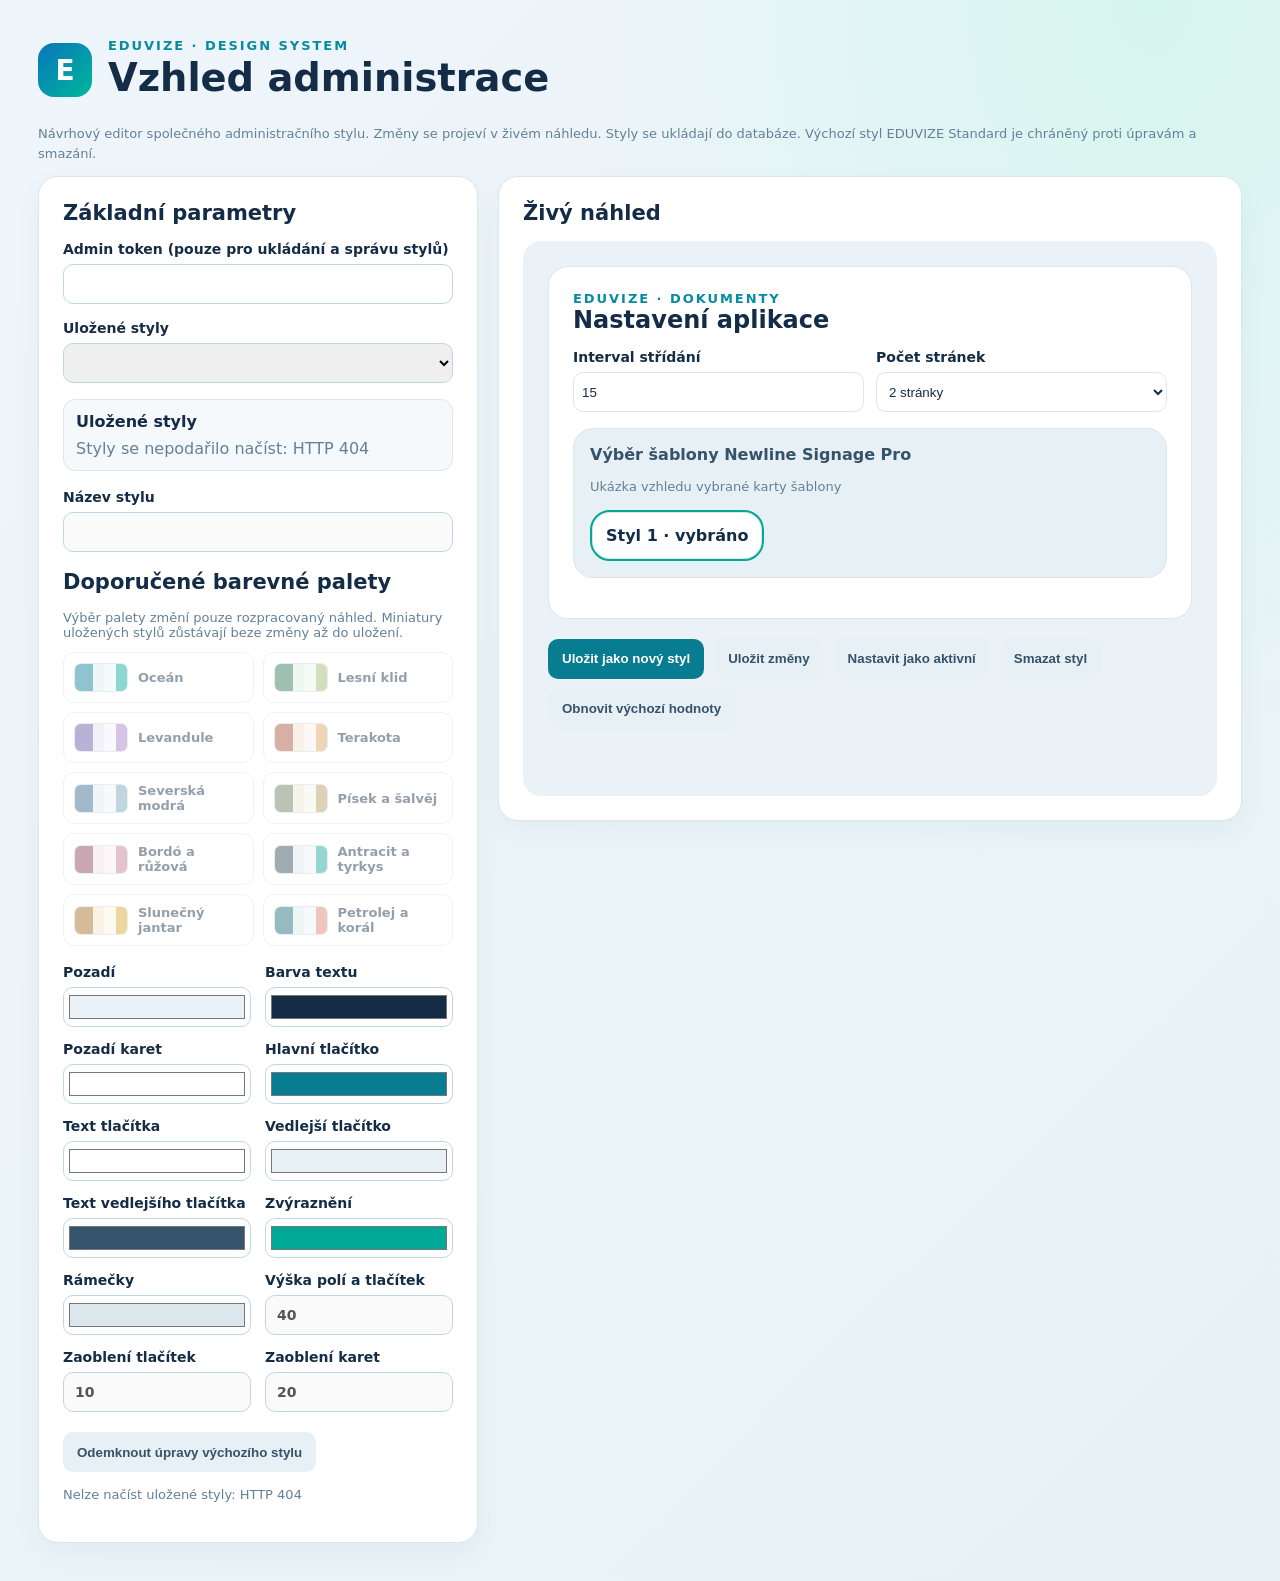
==== design-system/index.html @ 15623215 "Show immediate save progress, missing-token guidance and inline save errors" ====
<!doctype html>
<html lang="cs"><head><meta charset="utf-8"><meta name="viewport" content="width=device-width,initial-scale=1"><title>Eduvize | Design System – Administrace</title>
<link rel="stylesheet" href="/design-system/admin-tokens.css"><link rel="stylesheet" href="/design-system/admin-components.css">
<style>
*{box-sizing:border-box}body{margin:0;background:radial-gradient(ellipse at 90% 0%,#d7f6ef 0%,transparent 34%),linear-gradient(135deg,#eef5fb,#e7f2f6);color:#142c46;font-family:system-ui,-apple-system,"Segoe UI",Arial,sans-serif}.shell{width:min(1440px,100%);margin:auto;padding:clamp(18px,3vw,38px)}header{display:flex;gap:16px;align-items:center;margin-bottom:22px}.mark{width:54px;height:54px;display:grid;place-items:center;border-radius:16px;background:linear-gradient(135deg,#0876bb,#00b79b);color:#fff;font-size:28px;font-weight:800}.eyebrow{color:#078b9e;letter-spacing:.15em;font-size:13px;font-weight:800}h1{margin:2px 0;font-size:clamp(26px,3vw,40px)}h2{margin:0 0 16px;font-size:21px}.cols{display:grid;grid-template-columns:minmax(300px,440px) minmax(300px,1fr);gap:20px;align-items:start}.panel{background:white;border:1px solid #dce6ed;border-radius:20px;padding:24px;box-shadow:0 10px 28px #16435b0b}.fields{display:grid;grid-template-columns:1fr 1fr;gap:14px}.field{display:flex;flex-direction:column;gap:7px;font-weight:650;font-size:14px}.field input[type=color]{height:40px;width:100%;border:1px solid #bed8e3;border-radius:10px;padding:3px;background:#fff}.field input[type=number]{height:40px;border:1px solid #bed8e3;border-radius:10px;padding:7px 11px;font:inherit}.actions{display:flex;flex-wrap:wrap;gap:10px;margin-top:20px}.btn{border:0;border-radius:10px;padding:10px 14px;min-height:40px;background:#087c91;color:white;font-weight:700;cursor:pointer}.btn.secondary{background:#e7f0f4;color:#35536a}.note{font-size:13px;color:#638098;line-height:1.5}.preview{padding:25px;border-radius:18px;background:var(--p-bg);color:var(--p-text);min-height:430px}.sample-card{background:var(--p-surface);border:1px solid var(--p-border);border-radius:var(--p-card-radius);padding:24px}.sample-title{font-size:24px;font-weight:800;margin:0 0 15px}.sample-row{display:grid;grid-template-columns:1fr 1fr;gap:12px}.sample-label{display:flex;flex-direction:column;gap:7px;font-weight:650;font-size:14px}.sample-input{height:var(--p-height);border:1px solid var(--p-border);border-radius:var(--p-radius);background:#fff;padding:8px;color:var(--p-text)}.sample-actions{display:flex;flex-wrap:wrap;gap:10px;margin-top:18px}.sample-button{border:0;border-radius:var(--p-radius);min-height:var(--p-height);padding:8px 14px;font-weight:700;background:var(--p-primary);color:var(--p-primary-text)}.sample-button.secondary{background:var(--p-secondary);color:var(--p-secondary-text)}.segment{margin:16px 0;padding:16px;background:var(--p-secondary);color:var(--p-secondary-text);border:1px solid var(--p-border);border-radius:var(--p-card-radius)}.segment-card{display:inline-block;padding:14px;border:2px solid var(--p-accent);border-radius:var(--p-card-radius);background:var(--p-surface);color:var(--p-text);font-weight:700;box-shadow:inset 0 0 0 1px var(--p-border)}@media(max-width:850px){.cols{grid-template-columns:1fr}}@media(max-width:460px){.fields,.sample-row{grid-template-columns:1fr}}
.palette-grid{display:grid;grid-template-columns:repeat(2,minmax(0,1fr));gap:9px;margin:12px 0 18px}.palette-choice{display:flex;align-items:center;gap:10px;padding:10px;border:1px solid #dce6ed;border-radius:11px;background:#fff;color:#142c46;text-align:left;font:inherit;font-size:13px;font-weight:700;cursor:pointer}.palette-choice:hover,.palette-choice:focus-visible{border-color:#087c91;outline:2px solid #087c9133}.palette-swatch{display:block;flex:0 0 54px;height:29px;border:1px solid #cbd8e1;border-radius:7px}.theme-swatch{display:grid;place-items:center;flex:0 0 44px;height:26px;border:1px solid #bccdd8;border-radius:6px;font-size:17px;font-weight:900;text-shadow:0 1px 2px #ffffff99}.save-feedback{font-size:13px;font-weight:750;margin-top:9px;min-height:20px;color:#176e50}.save-feedback.error{color:#a52727}.save-feedback.pending{color:#35536a}.palette-choice:disabled{opacity:.45;cursor:not-allowed}.palette-hint{margin:4px 0 10px;font-size:13px;color:#638098}@media(max-width:460px){.palette-grid{grid-template-columns:1fr}}</style></head><body><main class="shell"><header><div class="mark">E</div><div><div class="eyebrow">EDUVIZE · DESIGN SYSTEM</div><h1>Vzhled administrace</h1></div></header><p class="note">Návrhový editor společného administračního stylu. Změny se projeví v živém náhledu. Styly se ukládají do databáze. Výchozí styl EDUVIZE Standard je chráněný proti úpravám a smazání.</p><div class="cols"><section class="panel"><h2>Základní parametry</h2><div class="field" style="margin-bottom:16px"><label for="admin-token">Admin token (pouze pro ukládání a správu stylů)</label><input id="admin-token" type="password" autocomplete="off" style="height:40px;border:1px solid #bed8e3;border-radius:10px;padding:8px"></div><div class="field" style="margin-bottom:16px"><label for="theme-select">Uložené styly</label><select id="theme-select" style="height:40px;border:1px solid #bed8e3;border-radius:10px;padding:8px"></select></div><div id="theme-list" style="margin:0 0 18px;padding:12px;background:#f5f9fc;border:1px solid #dce6ed;border-radius:12px"><strong>Uložené styly</strong><div id="theme-list-items" style="margin-top:8px;color:#638098">Načítání…</div></div><div class="field" style="margin-bottom:16px"><label for="theme-name">Název stylu</label><input id="theme-name" type="text" maxlength="80" style="height:40px;border:1px solid #bed8e3;border-radius:10px;padding:8px"></div><h2 style="margin-top:18px">Doporučené barevné palety</h2><p class="palette-hint">Výběr palety změní pouze rozpracovaný náhled. Miniatury uložených stylů zůstávají beze změny až do uložení.</p><div id="palette-grid" class="palette-grid"></div><div class="fields" id="fields"></div><div class="actions"><button class="btn secondary" id="unlock" type="button">Odemknout úpravy výchozího stylu</button></div><p class="note" id="state" role="status">Uložené styly se načítají automaticky. Pro ukládání změn je potřeba administrační token.</p></section><section class="panel"><h2>Živý náhled</h2><div class="preview" id="preview"><div class="sample-card"><div class="eyebrow">EDUVIZE · DOKUMENTY</div><p class="sample-title">Nastavení aplikace</p><div class="sample-row"><label class="sample-label">Interval střídání<input class="sample-input" value="15" readonly></label><label class="sample-label">Počet stránek<select class="sample-input"><option>2 stránky</option></select></label></div><div class="segment"><strong>Výběr šablony Newline Signage Pro</strong><p class="note">Ukázka vzhledu vybrané karty šablony</p><span class="segment-card">Styl 1 · vybráno</span></div></div><div class="actions" id="theme-actions"><button class="btn" id="create">Uložit jako nový styl</button><button class="btn secondary" id="save">Uložit změny</button><button class="btn secondary" id="activate">Nastavit jako aktivní</button><button class="btn secondary" id="remove">Smazat styl</button><button class="btn secondary" id="reset">Obnovit výchozí hodnoty</button></div><p class="save-feedback" id="save-feedback" role="status" aria-live="polite"></p><p class="note" id="preview-selection"></p></section></div></main><script>
const defs=[['colors.background','Pozadí','color'],['colors.text','Barva textu','color'],['colors.surface','Pozadí karet','color'],['colors.primary','Hlavní tlačítko','color'],['colors.primaryText','Text tlačítka','color'],['colors.secondary','Vedlejší tlačítko','color'],['colors.secondaryText','Text vedlejšího tlačítka','color'],['colors.accent','Zvýraznění','color'],['colors.border','Rámečky','color'],['controls.heightPx','Výška polí a tlačítek','number'],['controls.radiusPx','Zaoblení tlačítek','number'],['cards.radiusPx','Zaoblení karet','number']];
const palettePresets=[
{name:'Oceán',background:'#EAF4F8',text:'#15354A',surface:'#FFFFFF',primary:'#087C91',primaryText:'#FFFFFF',secondary:'#D9EDF2',secondaryText:'#18465B',accent:'#00A995',border:'#BBD6E0'},
{name:'Lesní klid',background:'#EDF4EE',text:'#213D32',surface:'#FFFFFF',primary:'#287453',primaryText:'#FFFFFF',secondary:'#DCEBDD',secondaryText:'#254D39',accent:'#9CBA69',border:'#C7DACB'},
{name:'Levandule',background:'#F3F0FA',text:'#342E52',surface:'#FFFFFF',primary:'#6853A6',primaryText:'#FFFFFF',secondary:'#E6DFF5',secondaryText:'#4B3B78',accent:'#A77BC6',border:'#D7CEE9'},
{name:'Terakota',background:'#FBF1EB',text:'#4B332B',surface:'#FFFFFF',primary:'#A95038',primaryText:'#FFFFFF',secondary:'#F4DED1',secondaryText:'#713D2D',accent:'#D8A45E',border:'#E8D2C4'},
{name:'Severská modrá',background:'#EFF4F9',text:'#233C56',surface:'#FFFFFF',primary:'#35658C',primaryText:'#FFFFFF',secondary:'#DFEAF2',secondaryText:'#2E506C',accent:'#73A6B8',border:'#CAD9E5'},
{name:'Písek a šalvěj',background:'#F6F4EA',text:'#3C4536',surface:'#FFFFFF',primary:'#657E5B',primaryText:'#FFFFFF',secondary:'#E7E8D5',secondaryText:'#495B41',accent:'#B49A60',border:'#DBDDCA'},
{name:'Bordó a růžová',background:'#FAF0F3',text:'#502E3B',surface:'#FFFFFF',primary:'#8D3E5A',primaryText:'#FFFFFF',secondary:'#F3DEE6',secondaryText:'#673247',accent:'#C77C92',border:'#E8CCD6'},
{name:'Antracit a tyrkys',background:'#EDF2F3',text:'#263940',surface:'#FFFFFF',primary:'#2C4A55',primaryText:'#FFFFFF',secondary:'#DCE9E9',secondaryText:'#2D5055',accent:'#17A6A0',border:'#C4D7DA'},
{name:'Slunečný jantar',background:'#FBF6E8',text:'#4C3C25',surface:'#FFFFFF',primary:'#A66A22',primaryText:'#FFFFFF',secondary:'#F4E6C4',secondaryText:'#6C4B22',accent:'#D9A72C',border:'#E8D9B8'},
{name:'Petrolej a korál',background:'#ECF5F4',text:'#193E45',surface:'#FFFFFF',primary:'#146D76',primaryText:'#FFFFFF',secondary:'#D9EBE9',secondaryText:'#21565A',accent:'#DF816F',border:'#BFD9D8'}
];
function swatchGradient(colors){return 'linear-gradient(90deg,'+colors.primary+' 0 34%,'+colors.secondary+' 34% 56%,'+colors.background+' 56% 78%,'+colors.accent+' 78% 100%)'}
function updateThemeSwatches(){for(const button of document.querySelectorAll('#theme-list-items button[data-theme-id]')){const t=themes.find(item=>item.id===button.dataset.themeId);if(t){const swatch=button.querySelector('.theme-swatch');if(swatch){swatch.style.background=swatchGradient(t.config.colors);swatch.style.color=t.config.colors.text;swatch.textContent='T'}}}}
function renderPalettes(){const grid=document.getElementById('palette-grid');grid.replaceChildren();for(const p of palettePresets){const button=document.createElement('button');button.type='button';button.className='palette-choice';const swatch=document.createElement('span');swatch.className='palette-swatch';swatch.style.background=swatchGradient(p);const label=document.createElement('span');label.textContent=p.name;button.append(swatch,label);button.onclick=()=>{for(const [key,value] of Object.entries(p))if(key!=='name')theme.colors[key]=value;fields();msg('Paleta „'+p.name+'“ byla použita v náhledu. Pro trvalé uložení použijte Uložit jako nový styl nebo Uložit změny.')};grid.append(button)}}
let standardUnlocked=false;let original,theme;const deep=o=>JSON.parse(JSON.stringify(o));const get=(o,path)=>path.split('.').reduce((v,k)=>v[k],o);const set=(o,path,val)=>{const p=path.split('.');o[p[0]][p[1]]=val};
function editable(){return selected!=='standard'||standardUnlocked}
function updateEditLock(){const locked=!editable();for(const el of document.querySelectorAll('#fields input,#palette-grid button,#theme-name'))el.disabled=locked;for(const id of ['save','create','reset'])document.getElementById(id).disabled=locked;const unlock=document.getElementById('unlock');unlock.style.display=selected==='standard'?'inline-block':'none';unlock.textContent=standardUnlocked?'Zamknout úpravy výchozího stylu':'Odemknout úpravy výchozího stylu'}
function render(){const p=document.getElementById('preview');const map={'colors.background':'--p-bg','colors.text':'--p-text','colors.surface':'--p-surface','colors.primary':'--p-primary','colors.primaryText':'--p-primary-text','colors.secondary':'--p-secondary','colors.secondaryText':'--p-secondary-text','colors.accent':'--p-accent','colors.border':'--p-border','controls.heightPx':'--p-height','controls.radiusPx':'--p-radius','cards.radiusPx':'--p-card-radius'};for(const [k,v] of Object.entries(map))p.style.setProperty(v,get(theme,k)+(k.endsWith('Px')?'px':''))}
function fields(){const root=document.getElementById('fields');root.replaceChildren();for(const [key,label,type] of defs){const wrap=document.createElement('label');wrap.className='field';wrap.textContent=label;const input=document.createElement('input');input.type=type;input.value=get(theme,key);if(type==='number'){input.min='0';input.max='80';input.step='1'}input.oninput=()=>{const v=type==='number'?Math.max(0,Math.min(80,Number(input.value)||0)):input.value;set(theme,key,v);render();updateThemeSwatches()};wrap.append(input);root.append(wrap)}render();updateThemeSwatches();updateEditLock()}
async function init(){try{const r=await fetch('/design-system/admin-theme.json',{cache:'no-store'});if(!r.ok)throw Error('HTTP '+r.status);original=await r.json();theme=deep(original);fields()}catch(e){document.getElementById('state').textContent='Nepodařilo se načíst základní konfiguraci: '+e.message}}let themes=[],selected='standard';
const tokenEl=document.getElementById('admin-token');tokenEl.value=sessionStorage.getItem('eduvize-documents-admin-token')||'';
tokenEl.onchange=()=>{sessionStorage.setItem('eduvize-documents-admin-token',tokenEl.value.trim());loadThemes()};
const msg=t=>document.getElementById('state').textContent=t;
async function api(path,method='GET',body){let r;try{const headers=method==='GET'?{}:{'Authorization':'Bearer '+tokenEl.value.trim(),'Content-Type':'application/json'};r=await fetch('/api/design-system/'+path,{method,headers,body:body?JSON.stringify(body):undefined})}catch(e){throw Error('Server není dostupný: '+e.message)}const d=await r.json().catch(()=>({}));if(!r.ok){const detail=typeof d.detail==='string'?d.detail:'HTTP '+r.status;if(r.status===401||r.status===403)throw Error(method==='GET'?'Server stále vyžaduje token pro čtení. Vyčkejte na nasazení nové verze.':'Pro uložení změn zadejte platný administrační token ('+r.status+').');if(r.status===503)throw Error('Databáze stylů není dostupná (503). '+detail);throw Error(detail)}return d}
function selectTheme(id){
 const t=themes.find(x=>x.id===id);
 if(!t){msg('Vybraný styl nebyl nalezen.');return}
 selected=id;standardUnlocked=false;document.getElementById('theme-select').value=id;feedback('');
 theme=deep(t.config);
 document.getElementById('theme-name').value=t.name;
 fields();
 document.getElementById('preview-selection').textContent='Právě zobrazen: '+t.name+(t.active?' · aktivní':'')+(t.locked?' · výchozí (nelze přepsat ani smazat)':'');
 document.getElementById('save').disabled=!editable();
 document.getElementById('remove').disabled=!!t.locked;
 for(const button of document.querySelectorAll('#theme-list-items button[data-theme-id]')){
  const active=button.dataset.themeId===id;
  button.setAttribute('aria-pressed',String(active));
  button.style.border=active?'2px solid #00a995':'2px solid #dce6ed';
  button.style.background=active?'#e4faf4':'#fff';
  button.style.color='#172b4d';
 }
 msg('Zobrazen náhled stylu: '+t.name);
}
async function loadThemes(pick){
 try{
  themes=await api('themes');
  const sel=document.getElementById('theme-select'),list=document.getElementById('theme-list-items');
  sel.replaceChildren();list.replaceChildren();
  for(const t of themes){
   const option=document.createElement('option');option.value=t.id;option.textContent=t.name+(t.active?' ✓ aktivní':'')+(t.locked?' · výchozí':'');sel.append(option);
   const button=document.createElement('button');button.type='button';button.dataset.themeId=t.id;button.className='btn secondary';button.style.cssText='display:flex;align-items:center;margin:6px 0;width:100%;text-align:left;gap:10px;cursor:pointer';
   const swatch=document.createElement('span');swatch.className='theme-swatch';swatch.style.background=swatchGradient(t.config.colors);swatch.style.color=t.config.colors.text;swatch.textContent='T';
   const label=document.createElement('span');label.textContent=t.name+(t.active?' · aktivní':'')+(t.locked?' · výchozí':'');
   button.append(swatch,label);button.addEventListener('click',()=>selectTheme(t.id));list.append(button);
  }
  selectTheme(themes.some(t=>t.id===(pick||selected))?(pick||selected):'standard');
 }catch(e){document.getElementById('theme-list-items').textContent='Styly se nepodařilo načíst: '+e.message;msg('Nelze načíst uložené styly: '+e.message);console.error('Eduvize theme loading failed',e)}
}
document.getElementById('theme-select').addEventListener('change',e=>selectTheme(e.target.value));
function feedback(message,state=''){const el=document.getElementById('save-feedback');el.className='save-feedback'+(state?' '+state:'');el.textContent=message}
async function run(fn){try{await fn()}catch(e){feedback('✕ '+e.message,'error');msg('Chyba: '+e.message)}}
document.getElementById('create').onclick=()=>run(async()=>{if(!tokenEl.value.trim())throw Error('Pro vytvoření stylu vyplňte administrační token.');const name=document.getElementById('theme-name').value.trim();const t=await api('themes','POST',{name,config:theme});await loadThemes(t.id);msg('Styl „'+name+'“ byl uložen do databáze a zobrazen v seznamu výše.')});
document.getElementById('save').onclick=()=>run(async()=>{if(!editable())throw Error('Nejprve odemkněte úpravy výchozího stylu');if(!tokenEl.value.trim()){feedback('Pro uložení vyplňte nahoře administrační token. Náhled změn zůstává zachován.','error');tokenEl.focus();return}const name=document.getElementById('theme-name').value.trim();const button=document.getElementById('save');button.disabled=true;feedback('Ukládám změny…','pending');try{await api('themes/'+selected,'PUT',{name,config:theme});await loadThemes(selected);feedback('✓ Změny stylu „'+name+'“ byly uloženy.');msg('Styl aktualizován.')}finally{button.disabled=!editable()}});
document.getElementById('activate').onclick=()=>run(async()=>{await api('themes/'+selected+'/activate','POST');await loadThemes(selected);msg('Aktivní styl nastaven. Připojení dalších aplikací následuje.')});
document.getElementById('remove').onclick=()=>run(async()=>{if(selected==='standard')throw Error('Výchozí styl nelze smazat');if(!confirm('Opravdu smazat vybraný styl?'))return;await api('themes/'+selected,'DELETE');await loadThemes('standard');msg('Styl smazán.')});
document.getElementById('reset').onclick=()=>{if(!original)return;theme=deep(original);fields();msg('Náhled obnoven na výchozí hodnoty; uložené styly beze změny.')};
document.getElementById('unlock').onclick=()=>{standardUnlocked=!standardUnlocked;updateEditLock();msg(standardUnlocked?'Výchozí styl je odemčený pro úpravy.':'Výchozí styl je zamčený.')};renderPalettes();init().then(()=>{loadThemes()});
</script></body></html>
---- design-system/admin-tokens.css ----
:root {
  --edu-admin-bg: #eaf2f8;
  --edu-admin-ink: #142c46;
  --edu-admin-muted: #638098;
  --edu-admin-surface: #ffffff;
  --edu-admin-primary: #087c91;
  --edu-admin-primary-text: #ffffff;
  --edu-admin-secondary: #e7f0f4;
  --edu-admin-secondary-text: #35536a;
  --edu-admin-accent: #00a995;
  --edu-admin-border: #dce6ed;
  --edu-admin-input-border: #bed8e3;
  --edu-admin-control-height: 40px;
  --edu-admin-control-radius: 10px;
  --edu-admin-card-radius: 20px;
  --edu-admin-gap: 16px;
  --edu-admin-font: system-ui, -apple-system, "Segoe UI", Arial, sans-serif;
}
---- design-system/admin-components.css ----
/* Eduvize Admin UI — component baseline derived from Documents.
   Namespaced classes prevent unintended changes to application-specific controls. */
.edu-admin {font-family:var(--edu-admin-font);color:var(--edu-admin-ink);background:var(--edu-admin-bg)}
.edu-admin__card{background:var(--edu-admin-surface);border:1px solid var(--edu-admin-border);border-radius:var(--edu-admin-card-radius);padding:clamp(18px,2vw,30px)}
.edu-admin__field{display:flex;flex-direction:column;gap:7px;min-width:0}
.edu-admin__field :is(input:not([type=checkbox]),select){height:var(--edu-admin-control-height);min-height:var(--edu-admin-control-height);padding:7px 11px;border:1px solid var(--edu-admin-input-border);border-radius:var(--edu-admin-control-radius);font:inherit;background:#fff;color:var(--edu-admin-ink)}
.edu-admin__actions{display:flex;flex-wrap:wrap;gap:10px;align-items:center}
.edu-admin__button{display:inline-flex;align-items:center;justify-content:center;gap:8px;min-height:var(--edu-admin-control-height);padding:10px 14px;border:0;border-radius:var(--edu-admin-control-radius);background:var(--edu-admin-primary);color:var(--edu-admin-primary-text);font:700 13px var(--edu-admin-font);cursor:pointer}
.edu-admin__button--secondary{background:var(--edu-admin-secondary);color:var(--edu-admin-secondary-text)}
.edu-admin__button:focus-visible,.edu-admin__field :is(input,select):focus-visible{outline:2px solid var(--edu-admin-accent);outline-offset:2px}
.edu-admin__nsp{width:100%;min-width:0}
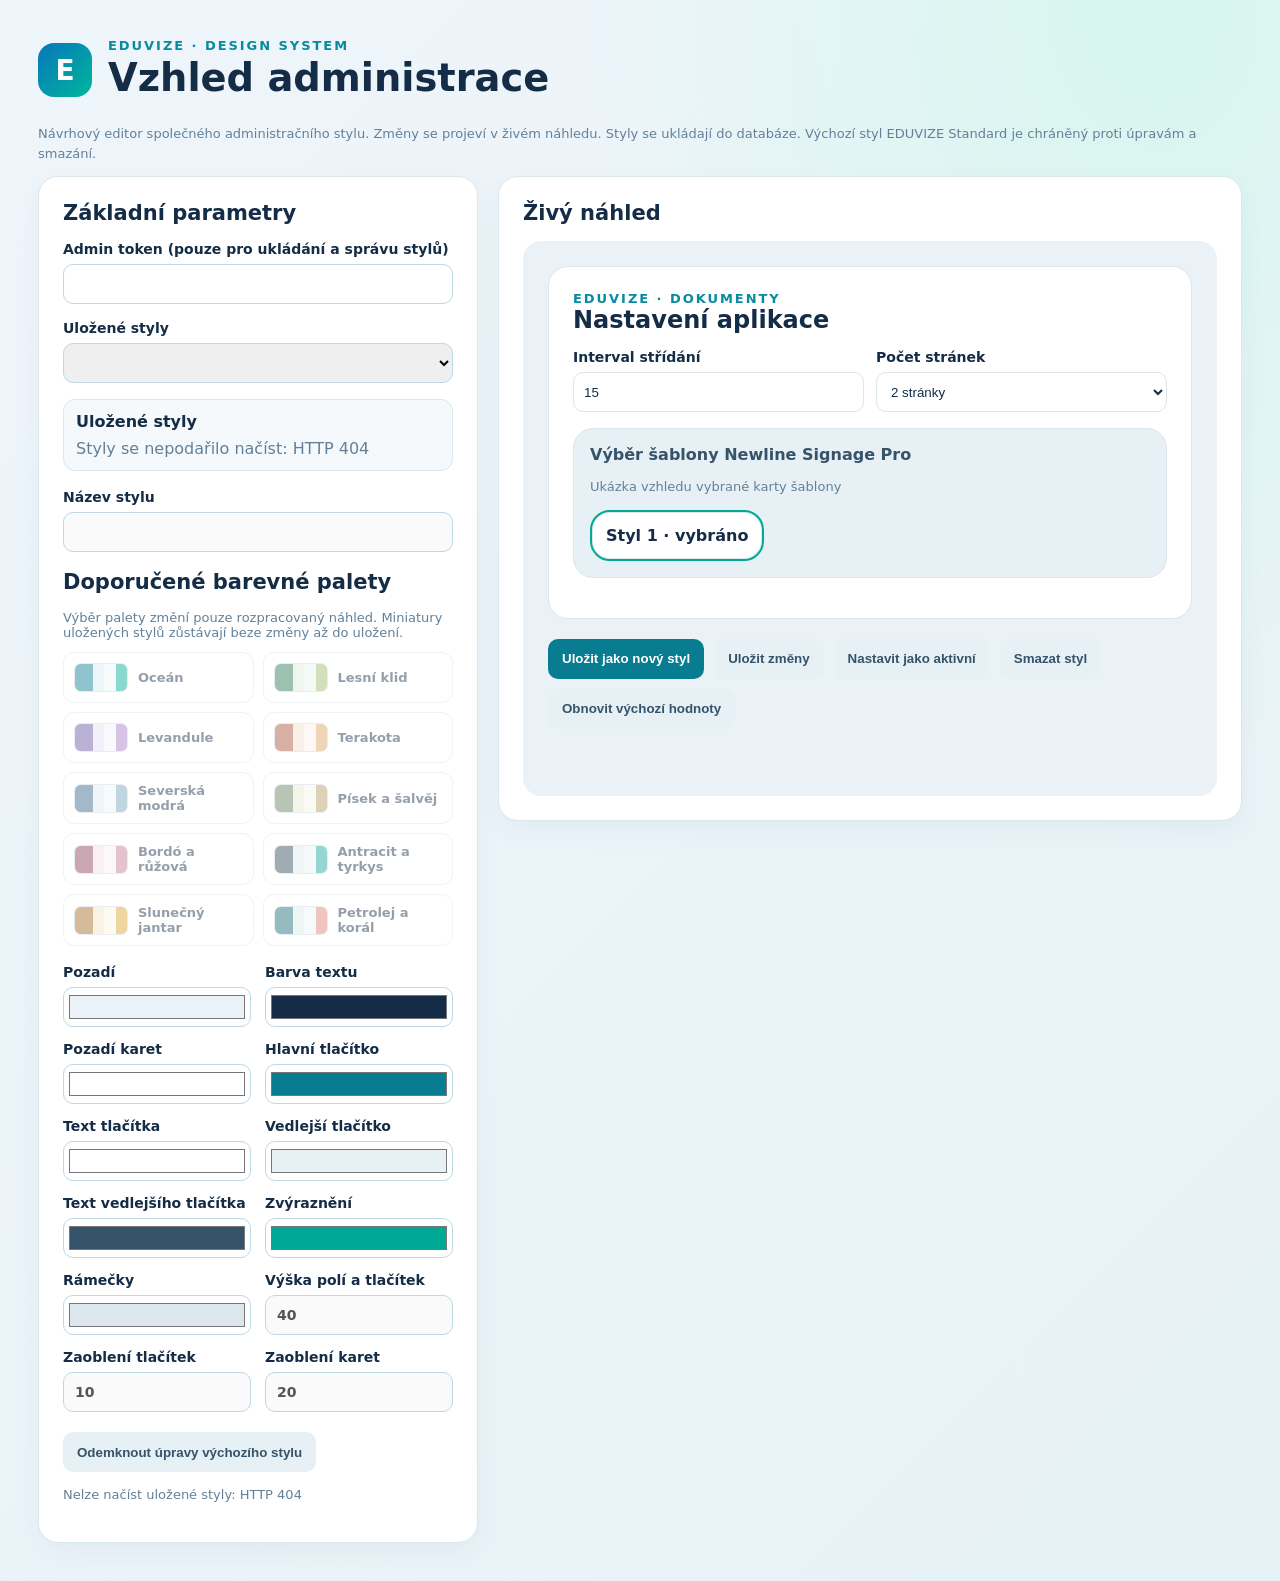
==== commit 00bc74fe: "Expand theme preview into full Documents admin mockup with horizontal and vertical NSP templates" ====
--- a/design-system/index.html
+++ b/design-system/index.html
@@ -3,7 +3,30 @@
 <link rel="stylesheet" href="/design-system/admin-tokens.css"><link rel="stylesheet" href="/design-system/admin-components.css">
 <style>
 *{box-sizing:border-box}body{margin:0;background:radial-gradient(ellipse at 90% 0%,#d7f6ef 0%,transparent 34%),linear-gradient(135deg,#eef5fb,#e7f2f6);color:#142c46;font-family:system-ui,-apple-system,"Segoe UI",Arial,sans-serif}.shell{width:min(1440px,100%);margin:auto;padding:clamp(18px,3vw,38px)}header{display:flex;gap:16px;align-items:center;margin-bottom:22px}.mark{width:54px;height:54px;display:grid;place-items:center;border-radius:16px;background:linear-gradient(135deg,#0876bb,#00b79b);color:#fff;font-size:28px;font-weight:800}.eyebrow{color:#078b9e;letter-spacing:.15em;font-size:13px;font-weight:800}h1{margin:2px 0;font-size:clamp(26px,3vw,40px)}h2{margin:0 0 16px;font-size:21px}.cols{display:grid;grid-template-columns:minmax(300px,440px) minmax(300px,1fr);gap:20px;align-items:start}.panel{background:white;border:1px solid #dce6ed;border-radius:20px;padding:24px;box-shadow:0 10px 28px #16435b0b}.fields{display:grid;grid-template-columns:1fr 1fr;gap:14px}.field{display:flex;flex-direction:column;gap:7px;font-weight:650;font-size:14px}.field input[type=color]{height:40px;width:100%;border:1px solid #bed8e3;border-radius:10px;padding:3px;background:#fff}.field input[type=number]{height:40px;border:1px solid #bed8e3;border-radius:10px;padding:7px 11px;font:inherit}.actions{display:flex;flex-wrap:wrap;gap:10px;margin-top:20px}.btn{border:0;border-radius:10px;padding:10px 14px;min-height:40px;background:#087c91;color:white;font-weight:700;cursor:pointer}.btn.secondary{background:#e7f0f4;color:#35536a}.note{font-size:13px;color:#638098;line-height:1.5}.preview{padding:25px;border-radius:18px;background:var(--p-bg);color:var(--p-text);min-height:430px}.sample-card{background:var(--p-surface);border:1px solid var(--p-border);border-radius:var(--p-card-radius);padding:24px}.sample-title{font-size:24px;font-weight:800;margin:0 0 15px}.sample-row{display:grid;grid-template-columns:1fr 1fr;gap:12px}.sample-label{display:flex;flex-direction:column;gap:7px;font-weight:650;font-size:14px}.sample-input{height:var(--p-height);border:1px solid var(--p-border);border-radius:var(--p-radius);background:#fff;padding:8px;color:var(--p-text)}.sample-actions{display:flex;flex-wrap:wrap;gap:10px;margin-top:18px}.sample-button{border:0;border-radius:var(--p-radius);min-height:var(--p-height);padding:8px 14px;font-weight:700;background:var(--p-primary);color:var(--p-primary-text)}.sample-button.secondary{background:var(--p-secondary);color:var(--p-secondary-text)}.segment{margin:16px 0;padding:16px;background:var(--p-secondary);color:var(--p-secondary-text);border:1px solid var(--p-border);border-radius:var(--p-card-radius)}.segment-card{display:inline-block;padding:14px;border:2px solid var(--p-accent);border-radius:var(--p-card-radius);background:var(--p-surface);color:var(--p-text);font-weight:700;box-shadow:inset 0 0 0 1px var(--p-border)}@media(max-width:850px){.cols{grid-template-columns:1fr}}@media(max-width:460px){.fields,.sample-row{grid-template-columns:1fr}}
-.palette-grid{display:grid;grid-template-columns:repeat(2,minmax(0,1fr));gap:9px;margin:12px 0 18px}.palette-choice{display:flex;align-items:center;gap:10px;padding:10px;border:1px solid #dce6ed;border-radius:11px;background:#fff;color:#142c46;text-align:left;font:inherit;font-size:13px;font-weight:700;cursor:pointer}.palette-choice:hover,.palette-choice:focus-visible{border-color:#087c91;outline:2px solid #087c9133}.palette-swatch{display:block;flex:0 0 54px;height:29px;border:1px solid #cbd8e1;border-radius:7px}.theme-swatch{display:grid;place-items:center;flex:0 0 44px;height:26px;border:1px solid #bccdd8;border-radius:6px;font-size:17px;font-weight:900;text-shadow:0 1px 2px #ffffff99}.save-feedback{font-size:13px;font-weight:750;margin-top:9px;min-height:20px;color:#176e50}.save-feedback.error{color:#a52727}.save-feedback.pending{color:#35536a}.palette-choice:disabled{opacity:.45;cursor:not-allowed}.palette-hint{margin:4px 0 10px;font-size:13px;color:#638098}@media(max-width:460px){.palette-grid{grid-template-columns:1fr}}</style></head><body><main class="shell"><header><div class="mark">E</div><div><div class="eyebrow">EDUVIZE · DESIGN SYSTEM</div><h1>Vzhled administrace</h1></div></header><p class="note">Návrhový editor společného administračního stylu. Změny se projeví v živém náhledu. Styly se ukládají do databáze. Výchozí styl EDUVIZE Standard je chráněný proti úpravám a smazání.</p><div class="cols"><section class="panel"><h2>Základní parametry</h2><div class="field" style="margin-bottom:16px"><label for="admin-token">Admin token (pouze pro ukládání a správu stylů)</label><input id="admin-token" type="password" autocomplete="off" style="height:40px;border:1px solid #bed8e3;border-radius:10px;padding:8px"></div><div class="field" style="margin-bottom:16px"><label for="theme-select">Uložené styly</label><select id="theme-select" style="height:40px;border:1px solid #bed8e3;border-radius:10px;padding:8px"></select></div><div id="theme-list" style="margin:0 0 18px;padding:12px;background:#f5f9fc;border:1px solid #dce6ed;border-radius:12px"><strong>Uložené styly</strong><div id="theme-list-items" style="margin-top:8px;color:#638098">Načítání…</div></div><div class="field" style="margin-bottom:16px"><label for="theme-name">Název stylu</label><input id="theme-name" type="text" maxlength="80" style="height:40px;border:1px solid #bed8e3;border-radius:10px;padding:8px"></div><h2 style="margin-top:18px">Doporučené barevné palety</h2><p class="palette-hint">Výběr palety změní pouze rozpracovaný náhled. Miniatury uložených stylů zůstávají beze změny až do uložení.</p><div id="palette-grid" class="palette-grid"></div><div class="fields" id="fields"></div><div class="actions"><button class="btn secondary" id="unlock" type="button">Odemknout úpravy výchozího stylu</button></div><p class="note" id="state" role="status">Uložené styly se načítají automaticky. Pro ukládání změn je potřeba administrační token.</p></section><section class="panel"><h2>Živý náhled</h2><div class="preview" id="preview"><div class="sample-card"><div class="eyebrow">EDUVIZE · DOKUMENTY</div><p class="sample-title">Nastavení aplikace</p><div class="sample-row"><label class="sample-label">Interval střídání<input class="sample-input" value="15" readonly></label><label class="sample-label">Počet stránek<select class="sample-input"><option>2 stránky</option></select></label></div><div class="segment"><strong>Výběr šablony Newline Signage Pro</strong><p class="note">Ukázka vzhledu vybrané karty šablony</p><span class="segment-card">Styl 1 · vybráno</span></div></div><div class="actions" id="theme-actions"><button class="btn" id="create">Uložit jako nový styl</button><button class="btn secondary" id="save">Uložit změny</button><button class="btn secondary" id="activate">Nastavit jako aktivní</button><button class="btn secondary" id="remove">Smazat styl</button><button class="btn secondary" id="reset">Obnovit výchozí hodnoty</button></div><p class="save-feedback" id="save-feedback" role="status" aria-live="polite"></p><p class="note" id="preview-selection"></p></section></div></main><script>
+.palette-grid{display:grid;grid-template-columns:repeat(2,minmax(0,1fr));gap:9px;margin:12px 0 18px}.palette-choice{display:flex;align-items:center;gap:10px;padding:10px;border:1px solid #dce6ed;border-radius:11px;background:#fff;color:#142c46;text-align:left;font:inherit;font-size:13px;font-weight:700;cursor:pointer}.palette-choice:hover,.palette-choice:focus-visible{border-color:#087c91;outline:2px solid #087c9133}.palette-swatch{display:block;flex:0 0 54px;height:29px;border:1px solid #cbd8e1;border-radius:7px}.theme-swatch{display:grid;place-items:center;flex:0 0 44px;height:26px;border:1px solid #bccdd8;border-radius:6px;font-size:17px;font-weight:900;text-shadow:0 1px 2px #ffffff99}.save-feedback{font-size:13px;font-weight:750;margin-top:9px;min-height:20px;color:#176e50}.save-feedback.error{color:#a52727}.save-feedback.pending{color:#35536a}.palette-choice:disabled{opacity:.45;cursor:not-allowed}.palette-hint{margin:4px 0 10px;font-size:13px;color:#638098}@media(max-width:460px){.palette-grid{grid-template-columns:1fr}}</style><style id="eduvize-full-preview">
+.preview{--p-muted:var(--p-text);padding:clamp(12px,2vw,25px)}
+.preview .sample-card{padding:clamp(14px,2vw,24px)}
+.preview .preview-muted{color:var(--p-text);opacity:.7;font-size:13px;line-height:1.5}
+.preview .preview-section{border-top:1px solid var(--p-border);padding:18px 0;margin-top:15px}
+.preview .preview-section h3{font-size:17px;margin:0 0 12px;color:var(--p-text)}
+.preview .sample-input{width:100%;height:var(--p-height);min-height:var(--p-height);background:var(--p-surface);padding:5px 10px}
+.preview .sample-button:disabled{opacity:.45}
+.preview .sample-button.danger{background:#ae3951;color:#fff}
+.preview .sample-check{display:flex;align-items:center;gap:9px;font-size:14px;margin:12px 0;color:var(--p-text)}
+.preview .sample-check input{accent-color:var(--p-accent)}
+.preview .preview-tabs{display:flex;gap:8px;flex-wrap:wrap;margin-bottom:14px}
+.preview .template-grid{display:grid;grid-template-columns:repeat(auto-fit,minmax(160px,1fr));gap:12px}
+.preview .template-choice{border:1px solid var(--p-border);border-radius:var(--p-card-radius);padding:11px;background:var(--p-surface);color:var(--p-text);font-size:12px}
+.preview .template-choice strong{display:block;min-height:34px}
+.preview .template-screen{margin-top:8px;aspect-ratio:16/9;border-radius:6px;background:var(--p-secondary);border:2px solid var(--p-border);padding:5px;display:grid;gap:4px}
+.preview .template-screen span{display:grid;place-items:center;background:var(--p-surface);color:var(--p-text);border:1px solid var(--p-border);border-radius:4px;font-weight:800}
+.preview .template-screen .template-selected{background:var(--p-primary);color:var(--p-primary-text);border:2px solid var(--p-accent)}
+.preview .template-horizontal{grid-template-columns:1fr 1fr}
+.preview .template-vertical{aspect-ratio:9/16;max-height:150px;grid-template-rows:1fr 1fr}
+.preview .template-mixed{grid-template-columns:2fr 1fr;grid-template-rows:1fr 1fr}
+.preview .template-mixed span:first-child{grid-row:span 2}
+@media(max-width:550px){.preview .sample-row{grid-template-columns:1fr}}
+</style></head><body><main class="shell"><header><div class="mark">E</div><div><div class="eyebrow">EDUVIZE · DESIGN SYSTEM</div><h1>Vzhled administrace</h1></div></header><p class="note">Návrhový editor společného administračního stylu. Změny se projeví v živém náhledu. Styly se ukládají do databáze. Výchozí styl EDUVIZE Standard je chráněný proti úpravám a smazání.</p><div class="cols"><section class="panel"><h2>Základní parametry</h2><div class="field" style="margin-bottom:16px"><label for="admin-token">Admin token (pouze pro ukládání a správu stylů)</label><input id="admin-token" type="password" autocomplete="off" style="height:40px;border:1px solid #bed8e3;border-radius:10px;padding:8px"></div><div class="field" style="margin-bottom:16px"><label for="theme-select">Uložené styly</label><select id="theme-select" style="height:40px;border:1px solid #bed8e3;border-radius:10px;padding:8px"></select></div><div id="theme-list" style="margin:0 0 18px;padding:12px;background:#f5f9fc;border:1px solid #dce6ed;border-radius:12px"><strong>Uložené styly</strong><div id="theme-list-items" style="margin-top:8px;color:#638098">Načítání…</div></div><div class="field" style="margin-bottom:16px"><label for="theme-name">Název stylu</label><input id="theme-name" type="text" maxlength="80" style="height:40px;border:1px solid #bed8e3;border-radius:10px;padding:8px"></div><h2 style="margin-top:18px">Doporučené barevné palety</h2><p class="palette-hint">Výběr palety změní pouze rozpracovaný náhled. Miniatury uložených stylů zůstávají beze změny až do uložení.</p><div id="palette-grid" class="palette-grid"></div><div class="fields" id="fields"></div><div class="actions"><button class="btn secondary" id="unlock" type="button">Odemknout úpravy výchozího stylu</button></div><p class="note" id="state" role="status">Uložené styly se načítají automaticky. Pro ukládání změn je potřeba administrační token.</p></section><section class="panel"><h2>Živý náhled</h2><div class="preview" id="preview"><div class="sample-card"><div class="eyebrow">EDUVIZE · DOKUMENTY</div><p class="sample-title">Nastavení aplikace</p><div class="sample-row"><label class="sample-label">Interval střídání<input class="sample-input" value="15" readonly></label><label class="sample-label">Počet stránek<select class="sample-input"><option>2 stránky</option></select></label></div><div class="segment"><strong>Výběr šablony Newline Signage Pro</strong><p class="note">Ukázka vzhledu vybrané karty šablony</p><span class="segment-card">Styl 1 · vybráno</span></div></div><div class="actions" id="theme-actions"><button class="btn" id="create">Uložit jako nový styl</button><button class="btn secondary" id="save">Uložit změny</button><button class="btn secondary" id="activate">Nastavit jako aktivní</button><button class="btn secondary" id="remove">Smazat styl</button><button class="btn secondary" id="reset">Obnovit výchozí hodnoty</button></div><p class="save-feedback" id="save-feedback" role="status" aria-live="polite"></p><p class="note" id="preview-selection"></p></section></div></main><script>
 const defs=[['colors.background','Pozadí','color'],['colors.text','Barva textu','color'],['colors.surface','Pozadí karet','color'],['colors.primary','Hlavní tlačítko','color'],['colors.primaryText','Text tlačítka','color'],['colors.secondary','Vedlejší tlačítko','color'],['colors.secondaryText','Text vedlejšího tlačítka','color'],['colors.accent','Zvýraznění','color'],['colors.border','Rámečky','color'],['controls.heightPx','Výška polí a tlačítek','number'],['controls.radiusPx','Zaoblení tlačítek','number'],['cards.radiusPx','Zaoblení karet','number']];
 const palettePresets=[
 {name:'Oceán',background:'#EAF4F8',text:'#15354A',surface:'#FFFFFF',primary:'#087C91',primaryText:'#FFFFFF',secondary:'#D9EDF2',secondaryText:'#18465B',accent:'#00A995',border:'#BBD6E0'},
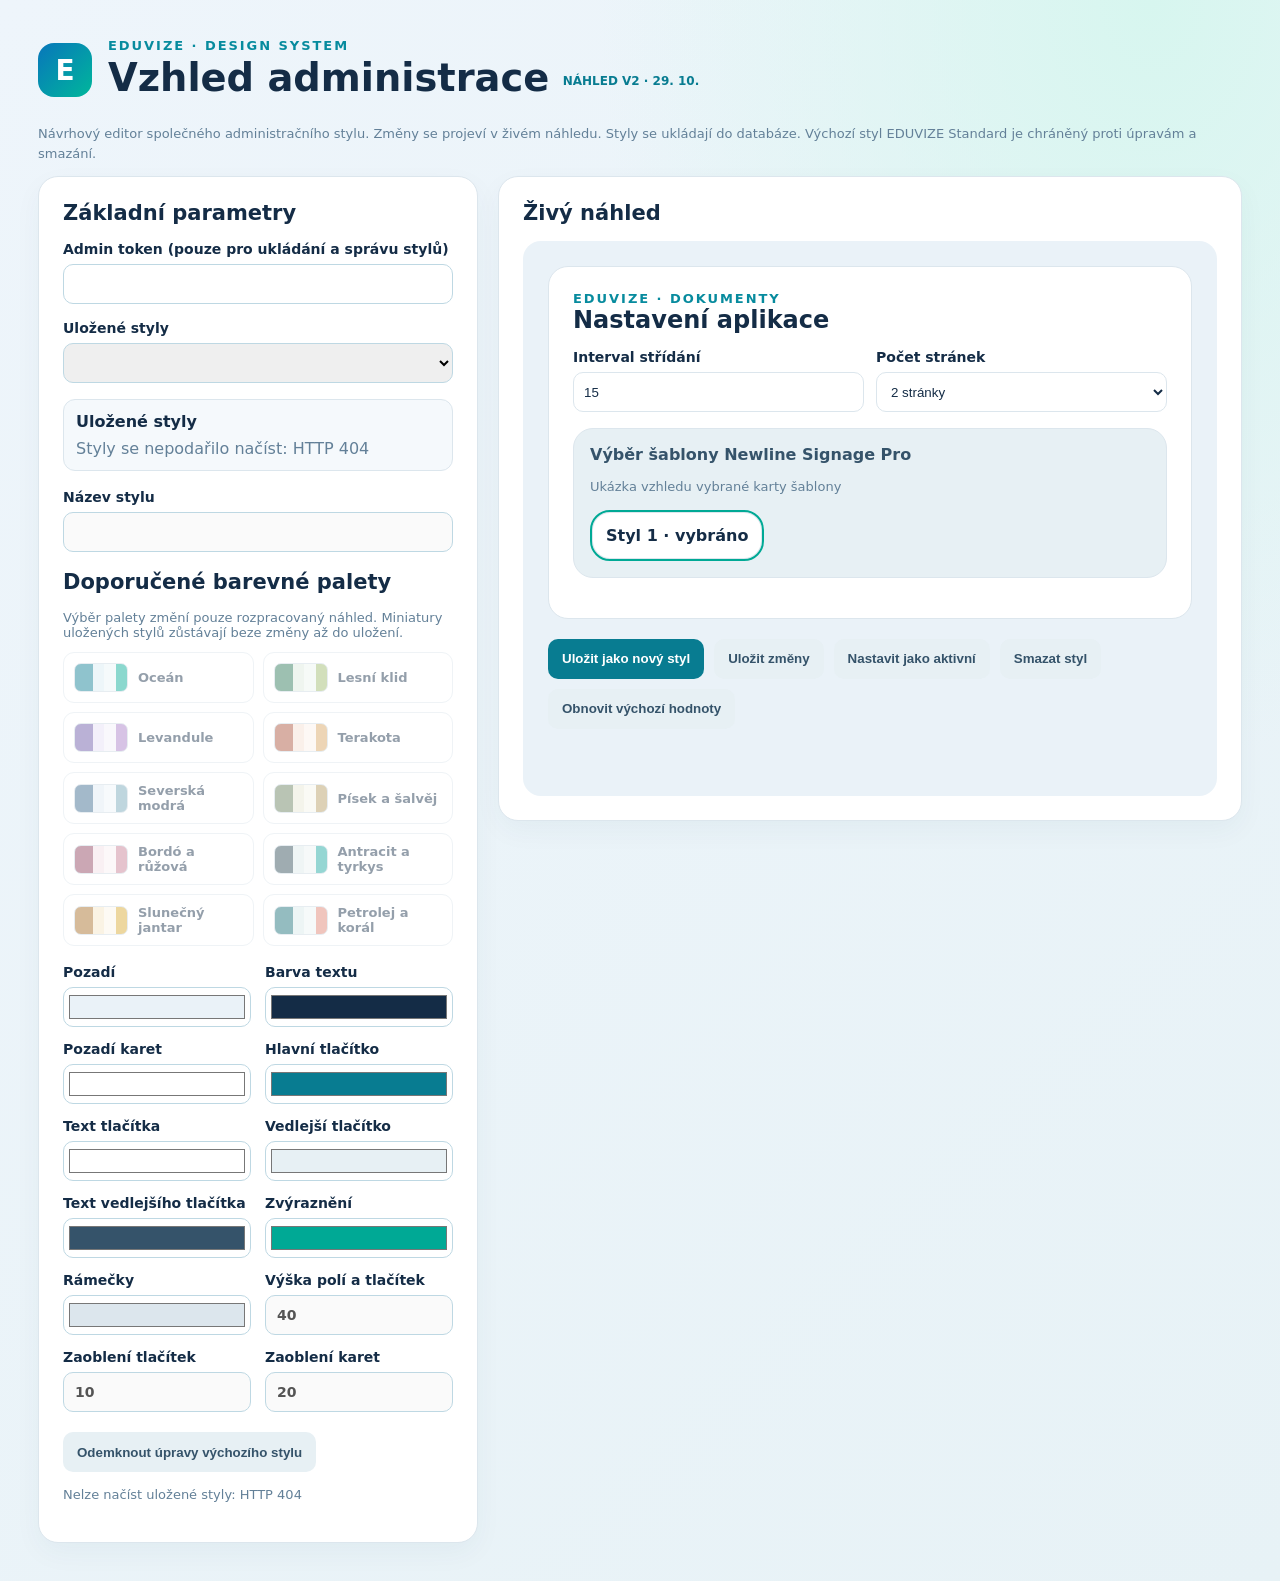
==== commit a02a5797: "Add visible version marker to distinguish deployed expanded theme preview" ====
--- a/design-system/index.html
+++ b/design-system/index.html
@@ -1,5 +1,5 @@
 <!doctype html>
-<html lang="cs"><head><meta charset="utf-8"><meta name="viewport" content="width=device-width,initial-scale=1"><title>Eduvize | Design System – Administrace</title>
+<html lang="cs"><head><meta charset="utf-8"><meta name="viewport" content="width=device-width,initial-scale=1"><title>Eduvize | Design System – Administrace · náhled v2</title>
 <link rel="stylesheet" href="/design-system/admin-tokens.css"><link rel="stylesheet" href="/design-system/admin-components.css">
 <style>
 *{box-sizing:border-box}body{margin:0;background:radial-gradient(ellipse at 90% 0%,#d7f6ef 0%,transparent 34%),linear-gradient(135deg,#eef5fb,#e7f2f6);color:#142c46;font-family:system-ui,-apple-system,"Segoe UI",Arial,sans-serif}.shell{width:min(1440px,100%);margin:auto;padding:clamp(18px,3vw,38px)}header{display:flex;gap:16px;align-items:center;margin-bottom:22px}.mark{width:54px;height:54px;display:grid;place-items:center;border-radius:16px;background:linear-gradient(135deg,#0876bb,#00b79b);color:#fff;font-size:28px;font-weight:800}.eyebrow{color:#078b9e;letter-spacing:.15em;font-size:13px;font-weight:800}h1{margin:2px 0;font-size:clamp(26px,3vw,40px)}h2{margin:0 0 16px;font-size:21px}.cols{display:grid;grid-template-columns:minmax(300px,440px) minmax(300px,1fr);gap:20px;align-items:start}.panel{background:white;border:1px solid #dce6ed;border-radius:20px;padding:24px;box-shadow:0 10px 28px #16435b0b}.fields{display:grid;grid-template-columns:1fr 1fr;gap:14px}.field{display:flex;flex-direction:column;gap:7px;font-weight:650;font-size:14px}.field input[type=color]{height:40px;width:100%;border:1px solid #bed8e3;border-radius:10px;padding:3px;background:#fff}.field input[type=number]{height:40px;border:1px solid #bed8e3;border-radius:10px;padding:7px 11px;font:inherit}.actions{display:flex;flex-wrap:wrap;gap:10px;margin-top:20px}.btn{border:0;border-radius:10px;padding:10px 14px;min-height:40px;background:#087c91;color:white;font-weight:700;cursor:pointer}.btn.secondary{background:#e7f0f4;color:#35536a}.note{font-size:13px;color:#638098;line-height:1.5}.preview{padding:25px;border-radius:18px;background:var(--p-bg);color:var(--p-text);min-height:430px}.sample-card{background:var(--p-surface);border:1px solid var(--p-border);border-radius:var(--p-card-radius);padding:24px}.sample-title{font-size:24px;font-weight:800;margin:0 0 15px}.sample-row{display:grid;grid-template-columns:1fr 1fr;gap:12px}.sample-label{display:flex;flex-direction:column;gap:7px;font-weight:650;font-size:14px}.sample-input{height:var(--p-height);border:1px solid var(--p-border);border-radius:var(--p-radius);background:#fff;padding:8px;color:var(--p-text)}.sample-actions{display:flex;flex-wrap:wrap;gap:10px;margin-top:18px}.sample-button{border:0;border-radius:var(--p-radius);min-height:var(--p-height);padding:8px 14px;font-weight:700;background:var(--p-primary);color:var(--p-primary-text)}.sample-button.secondary{background:var(--p-secondary);color:var(--p-secondary-text)}.segment{margin:16px 0;padding:16px;background:var(--p-secondary);color:var(--p-secondary-text);border:1px solid var(--p-border);border-radius:var(--p-card-radius)}.segment-card{display:inline-block;padding:14px;border:2px solid var(--p-accent);border-radius:var(--p-card-radius);background:var(--p-surface);color:var(--p-text);font-weight:700;box-shadow:inset 0 0 0 1px var(--p-border)}@media(max-width:850px){.cols{grid-template-columns:1fr}}@media(max-width:460px){.fields,.sample-row{grid-template-columns:1fr}}
@@ -26,7 +26,7 @@
 .preview .template-mixed{grid-template-columns:2fr 1fr;grid-template-rows:1fr 1fr}
 .preview .template-mixed span:first-child{grid-row:span 2}
 @media(max-width:550px){.preview .sample-row{grid-template-columns:1fr}}
-</style></head><body><main class="shell"><header><div class="mark">E</div><div><div class="eyebrow">EDUVIZE · DESIGN SYSTEM</div><h1>Vzhled administrace</h1></div></header><p class="note">Návrhový editor společného administračního stylu. Změny se projeví v živém náhledu. Styly se ukládají do databáze. Výchozí styl EDUVIZE Standard je chráněný proti úpravám a smazání.</p><div class="cols"><section class="panel"><h2>Základní parametry</h2><div class="field" style="margin-bottom:16px"><label for="admin-token">Admin token (pouze pro ukládání a správu stylů)</label><input id="admin-token" type="password" autocomplete="off" style="height:40px;border:1px solid #bed8e3;border-radius:10px;padding:8px"></div><div class="field" style="margin-bottom:16px"><label for="theme-select">Uložené styly</label><select id="theme-select" style="height:40px;border:1px solid #bed8e3;border-radius:10px;padding:8px"></select></div><div id="theme-list" style="margin:0 0 18px;padding:12px;background:#f5f9fc;border:1px solid #dce6ed;border-radius:12px"><strong>Uložené styly</strong><div id="theme-list-items" style="margin-top:8px;color:#638098">Načítání…</div></div><div class="field" style="margin-bottom:16px"><label for="theme-name">Název stylu</label><input id="theme-name" type="text" maxlength="80" style="height:40px;border:1px solid #bed8e3;border-radius:10px;padding:8px"></div><h2 style="margin-top:18px">Doporučené barevné palety</h2><p class="palette-hint">Výběr palety změní pouze rozpracovaný náhled. Miniatury uložených stylů zůstávají beze změny až do uložení.</p><div id="palette-grid" class="palette-grid"></div><div class="fields" id="fields"></div><div class="actions"><button class="btn secondary" id="unlock" type="button">Odemknout úpravy výchozího stylu</button></div><p class="note" id="state" role="status">Uložené styly se načítají automaticky. Pro ukládání změn je potřeba administrační token.</p></section><section class="panel"><h2>Živý náhled</h2><div class="preview" id="preview"><div class="sample-card"><div class="eyebrow">EDUVIZE · DOKUMENTY</div><p class="sample-title">Nastavení aplikace</p><div class="sample-row"><label class="sample-label">Interval střídání<input class="sample-input" value="15" readonly></label><label class="sample-label">Počet stránek<select class="sample-input"><option>2 stránky</option></select></label></div><div class="segment"><strong>Výběr šablony Newline Signage Pro</strong><p class="note">Ukázka vzhledu vybrané karty šablony</p><span class="segment-card">Styl 1 · vybráno</span></div></div><div class="actions" id="theme-actions"><button class="btn" id="create">Uložit jako nový styl</button><button class="btn secondary" id="save">Uložit změny</button><button class="btn secondary" id="activate">Nastavit jako aktivní</button><button class="btn secondary" id="remove">Smazat styl</button><button class="btn secondary" id="reset">Obnovit výchozí hodnoty</button></div><p class="save-feedback" id="save-feedback" role="status" aria-live="polite"></p><p class="note" id="preview-selection"></p></section></div></main><script>
+</style></head><body><main class="shell"><header><div class="mark">E</div><div><div class="eyebrow">EDUVIZE · DESIGN SYSTEM</div><h1>Vzhled administrace <small style="font-size:12px;vertical-align:middle;color:#087c91">NÁHLED V2 · 29. 10.</small></h1></div></header><p class="note">Návrhový editor společného administračního stylu. Změny se projeví v živém náhledu. Styly se ukládají do databáze. Výchozí styl EDUVIZE Standard je chráněný proti úpravám a smazání.</p><div class="cols"><section class="panel"><h2>Základní parametry</h2><div class="field" style="margin-bottom:16px"><label for="admin-token">Admin token (pouze pro ukládání a správu stylů)</label><input id="admin-token" type="password" autocomplete="off" style="height:40px;border:1px solid #bed8e3;border-radius:10px;padding:8px"></div><div class="field" style="margin-bottom:16px"><label for="theme-select">Uložené styly</label><select id="theme-select" style="height:40px;border:1px solid #bed8e3;border-radius:10px;padding:8px"></select></div><div id="theme-list" style="margin:0 0 18px;padding:12px;background:#f5f9fc;border:1px solid #dce6ed;border-radius:12px"><strong>Uložené styly</strong><div id="theme-list-items" style="margin-top:8px;color:#638098">Načítání…</div></div><div class="field" style="margin-bottom:16px"><label for="theme-name">Název stylu</label><input id="theme-name" type="text" maxlength="80" style="height:40px;border:1px solid #bed8e3;border-radius:10px;padding:8px"></div><h2 style="margin-top:18px">Doporučené barevné palety</h2><p class="palette-hint">Výběr palety změní pouze rozpracovaný náhled. Miniatury uložených stylů zůstávají beze změny až do uložení.</p><div id="palette-grid" class="palette-grid"></div><div class="fields" id="fields"></div><div class="actions"><button class="btn secondary" id="unlock" type="button">Odemknout úpravy výchozího stylu</button></div><p class="note" id="state" role="status">Uložené styly se načítají automaticky. Pro ukládání změn je potřeba administrační token.</p></section><section class="panel"><h2>Živý náhled</h2><div class="preview" id="preview"><div class="sample-card"><div class="eyebrow">EDUVIZE · DOKUMENTY</div><p class="sample-title">Nastavení aplikace</p><div class="sample-row"><label class="sample-label">Interval střídání<input class="sample-input" value="15" readonly></label><label class="sample-label">Počet stránek<select class="sample-input"><option>2 stránky</option></select></label></div><div class="segment"><strong>Výběr šablony Newline Signage Pro</strong><p class="note">Ukázka vzhledu vybrané karty šablony</p><span class="segment-card">Styl 1 · vybráno</span></div></div><div class="actions" id="theme-actions"><button class="btn" id="create">Uložit jako nový styl</button><button class="btn secondary" id="save">Uložit změny</button><button class="btn secondary" id="activate">Nastavit jako aktivní</button><button class="btn secondary" id="remove">Smazat styl</button><button class="btn secondary" id="reset">Obnovit výchozí hodnoty</button></div><p class="save-feedback" id="save-feedback" role="status" aria-live="polite"></p><p class="note" id="preview-selection"></p></section></div></main><script>
 const defs=[['colors.background','Pozadí','color'],['colors.text','Barva textu','color'],['colors.surface','Pozadí karet','color'],['colors.primary','Hlavní tlačítko','color'],['colors.primaryText','Text tlačítka','color'],['colors.secondary','Vedlejší tlačítko','color'],['colors.secondaryText','Text vedlejšího tlačítka','color'],['colors.accent','Zvýraznění','color'],['colors.border','Rámečky','color'],['controls.heightPx','Výška polí a tlačítek','number'],['controls.radiusPx','Zaoblení tlačítek','number'],['cards.radiusPx','Zaoblení karet','number']];
 const palettePresets=[
 {name:'Oceán',background:'#EAF4F8',text:'#15354A',surface:'#FFFFFF',primary:'#087C91',primaryText:'#FFFFFF',secondary:'#D9EDF2',secondaryText:'#18465B',accent:'#00A995',border:'#BBD6E0'},
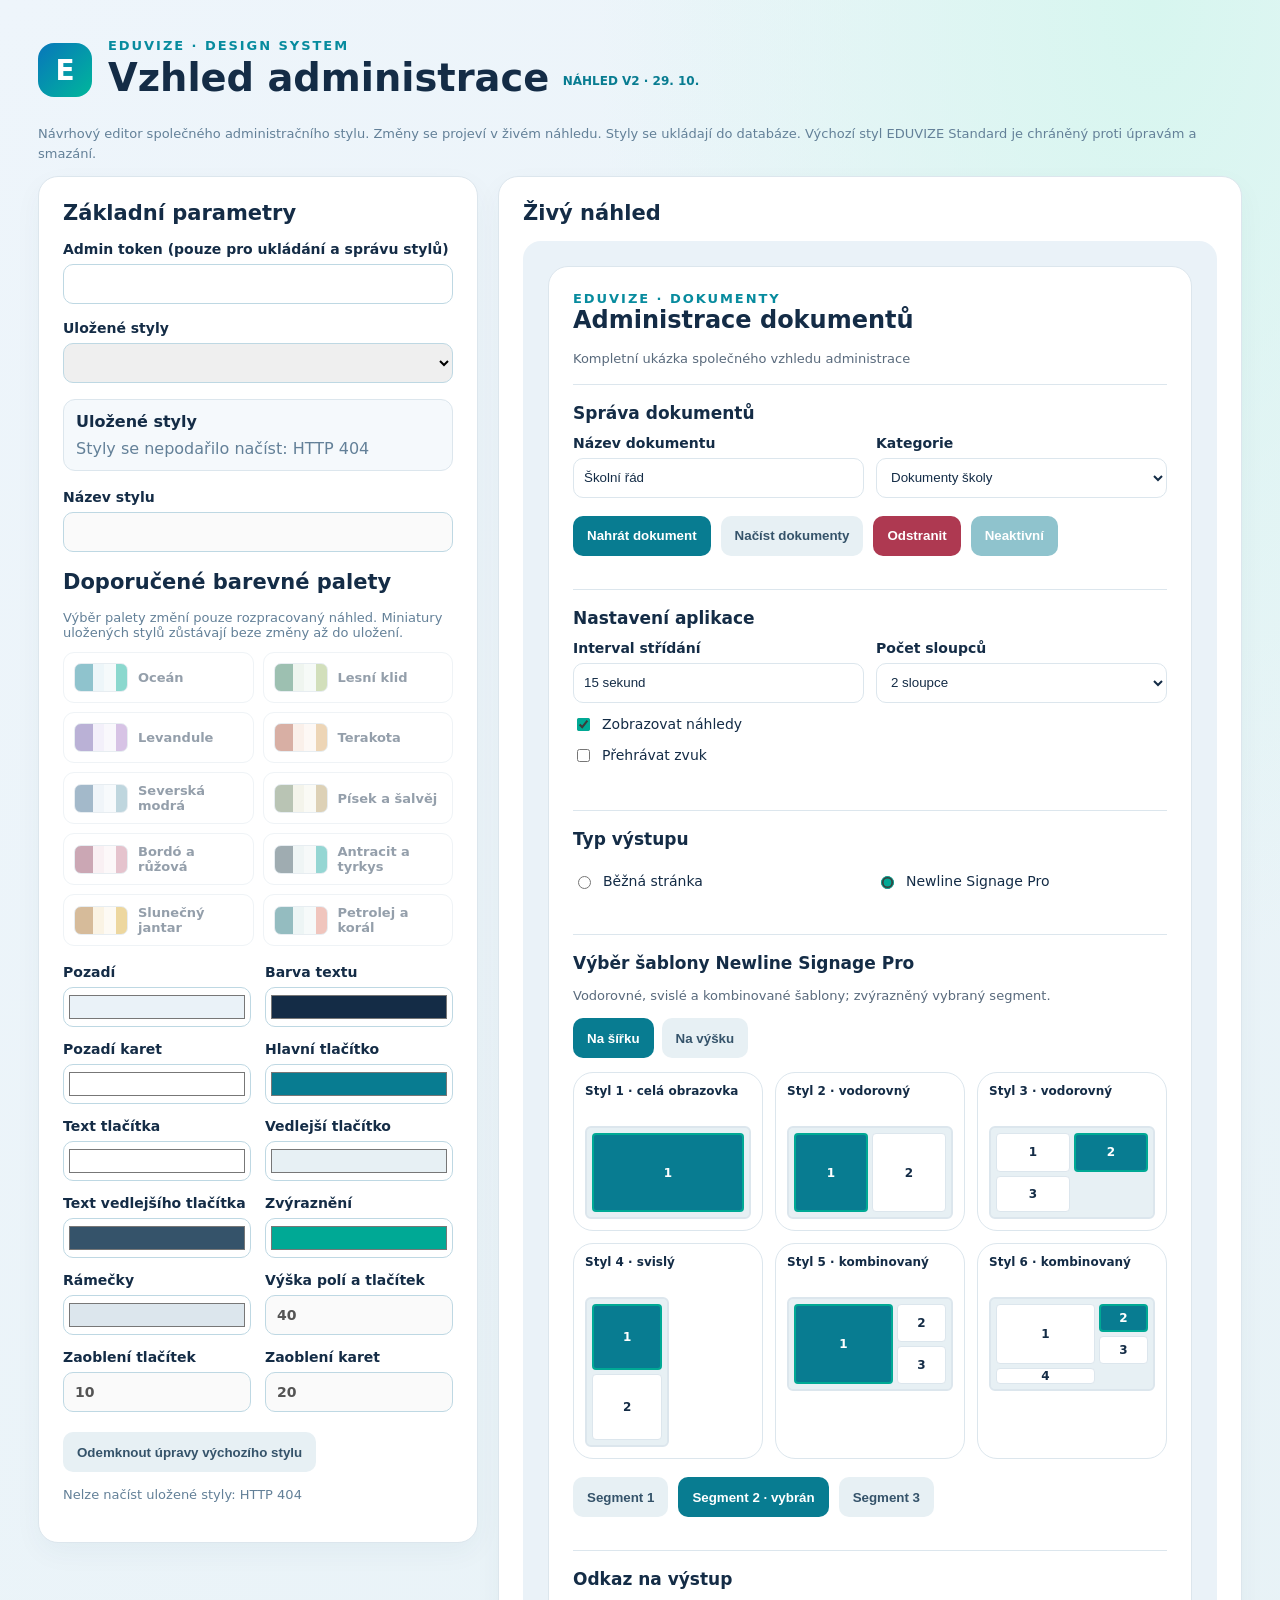
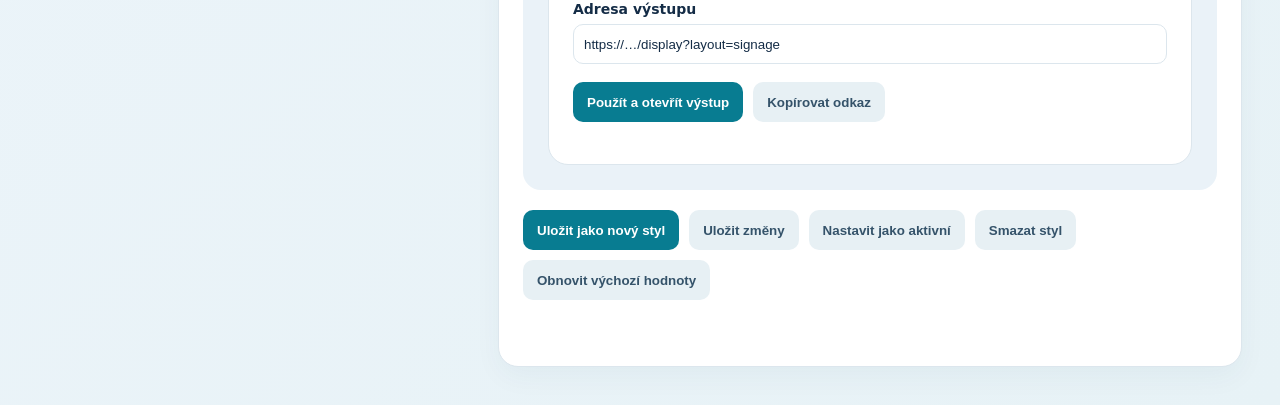
==== commit 44ed2fc1: "Fix preview markup insertion: render complete admin mockup instead of old miniature preview" ====
--- a/design-system/index.html
+++ b/design-system/index.html
@@ -26,7 +26,21 @@
 .preview .template-mixed{grid-template-columns:2fr 1fr;grid-template-rows:1fr 1fr}
 .preview .template-mixed span:first-child{grid-row:span 2}
 @media(max-width:550px){.preview .sample-row{grid-template-columns:1fr}}
-</style></head><body><main class="shell"><header><div class="mark">E</div><div><div class="eyebrow">EDUVIZE · DESIGN SYSTEM</div><h1>Vzhled administrace <small style="font-size:12px;vertical-align:middle;color:#087c91">NÁHLED V2 · 29. 10.</small></h1></div></header><p class="note">Návrhový editor společného administračního stylu. Změny se projeví v živém náhledu. Styly se ukládají do databáze. Výchozí styl EDUVIZE Standard je chráněný proti úpravám a smazání.</p><div class="cols"><section class="panel"><h2>Základní parametry</h2><div class="field" style="margin-bottom:16px"><label for="admin-token">Admin token (pouze pro ukládání a správu stylů)</label><input id="admin-token" type="password" autocomplete="off" style="height:40px;border:1px solid #bed8e3;border-radius:10px;padding:8px"></div><div class="field" style="margin-bottom:16px"><label for="theme-select">Uložené styly</label><select id="theme-select" style="height:40px;border:1px solid #bed8e3;border-radius:10px;padding:8px"></select></div><div id="theme-list" style="margin:0 0 18px;padding:12px;background:#f5f9fc;border:1px solid #dce6ed;border-radius:12px"><strong>Uložené styly</strong><div id="theme-list-items" style="margin-top:8px;color:#638098">Načítání…</div></div><div class="field" style="margin-bottom:16px"><label for="theme-name">Název stylu</label><input id="theme-name" type="text" maxlength="80" style="height:40px;border:1px solid #bed8e3;border-radius:10px;padding:8px"></div><h2 style="margin-top:18px">Doporučené barevné palety</h2><p class="palette-hint">Výběr palety změní pouze rozpracovaný náhled. Miniatury uložených stylů zůstávají beze změny až do uložení.</p><div id="palette-grid" class="palette-grid"></div><div class="fields" id="fields"></div><div class="actions"><button class="btn secondary" id="unlock" type="button">Odemknout úpravy výchozího stylu</button></div><p class="note" id="state" role="status">Uložené styly se načítají automaticky. Pro ukládání změn je potřeba administrační token.</p></section><section class="panel"><h2>Živý náhled</h2><div class="preview" id="preview"><div class="sample-card"><div class="eyebrow">EDUVIZE · DOKUMENTY</div><p class="sample-title">Nastavení aplikace</p><div class="sample-row"><label class="sample-label">Interval střídání<input class="sample-input" value="15" readonly></label><label class="sample-label">Počet stránek<select class="sample-input"><option>2 stránky</option></select></label></div><div class="segment"><strong>Výběr šablony Newline Signage Pro</strong><p class="note">Ukázka vzhledu vybrané karty šablony</p><span class="segment-card">Styl 1 · vybráno</span></div></div><div class="actions" id="theme-actions"><button class="btn" id="create">Uložit jako nový styl</button><button class="btn secondary" id="save">Uložit změny</button><button class="btn secondary" id="activate">Nastavit jako aktivní</button><button class="btn secondary" id="remove">Smazat styl</button><button class="btn secondary" id="reset">Obnovit výchozí hodnoty</button></div><p class="save-feedback" id="save-feedback" role="status" aria-live="polite"></p><p class="note" id="preview-selection"></p></section></div></main><script>
+</style></head><body><main class="shell"><header><div class="mark">E</div><div><div class="eyebrow">EDUVIZE · DESIGN SYSTEM</div><h1>Vzhled administrace <small style="font-size:12px;vertical-align:middle;color:#087c91">NÁHLED V2 · 29. 10.</small></h1></div></header><p class="note">Návrhový editor společného administračního stylu. Změny se projeví v živém náhledu. Styly se ukládají do databáze. Výchozí styl EDUVIZE Standard je chráněný proti úpravám a smazání.</p><div class="cols"><section class="panel"><h2>Základní parametry</h2><div class="field" style="margin-bottom:16px"><label for="admin-token">Admin token (pouze pro ukládání a správu stylů)</label><input id="admin-token" type="password" autocomplete="off" style="height:40px;border:1px solid #bed8e3;border-radius:10px;padding:8px"></div><div class="field" style="margin-bottom:16px"><label for="theme-select">Uložené styly</label><select id="theme-select" style="height:40px;border:1px solid #bed8e3;border-radius:10px;padding:8px"></select></div><div id="theme-list" style="margin:0 0 18px;padding:12px;background:#f5f9fc;border:1px solid #dce6ed;border-radius:12px"><strong>Uložené styly</strong><div id="theme-list-items" style="margin-top:8px;color:#638098">Načítání…</div></div><div class="field" style="margin-bottom:16px"><label for="theme-name">Název stylu</label><input id="theme-name" type="text" maxlength="80" style="height:40px;border:1px solid #bed8e3;border-radius:10px;padding:8px"></div><h2 style="margin-top:18px">Doporučené barevné palety</h2><p class="palette-hint">Výběr palety změní pouze rozpracovaný náhled. Miniatury uložených stylů zůstávají beze změny až do uložení.</p><div id="palette-grid" class="palette-grid"></div><div class="fields" id="fields"></div><div class="actions"><button class="btn secondary" id="unlock" type="button">Odemknout úpravy výchozího stylu</button></div><p class="note" id="state" role="status">Uložené styly se načítají automaticky. Pro ukládání změn je potřeba administrační token.</p></section><section class="panel"><h2>Živý náhled</h2><div class="preview" id="preview"><div class="sample-card">
+<div class="eyebrow">EDUVIZE · DOKUMENTY</div><h2 class="sample-title">Administrace dokumentů</h2><p class="preview-muted">Kompletní ukázka společného vzhledu administrace</p>
+<div class="preview-section"><h3>Správa dokumentů</h3><div class="sample-row"><label class="sample-label">Název dokumentu<input class="sample-input" value="Školní řád" readonly></label><label class="sample-label">Kategorie<select class="sample-input"><option>Dokumenty školy</option></select></label></div><div class="sample-actions"><button type="button" class="sample-button">Nahrát dokument</button><button type="button" class="sample-button secondary">Načíst dokumenty</button><button type="button" class="sample-button danger">Odstranit</button><button type="button" class="sample-button" disabled>Neaktivní</button></div></div>
+<div class="preview-section"><h3>Nastavení aplikace</h3><div class="sample-row"><label class="sample-label">Interval střídání<input class="sample-input" value="15 sekund" readonly></label><label class="sample-label">Počet sloupců<select class="sample-input"><option>2 sloupce</option></select></label></div><label class="sample-check"><input type="checkbox" checked> Zobrazovat náhledy</label><label class="sample-check"><input type="checkbox"> Přehrávat zvuk</label></div>
+<div class="preview-section"><h3>Typ výstupu</h3><div class="sample-row"><label class="sample-check"><input type="radio" name="preview-output"> Běžná stránka</label><label class="sample-check"><input type="radio" name="preview-output" checked> Newline Signage Pro</label></div></div>
+<div class="preview-section"><h3>Výběr šablony Newline Signage Pro</h3><p class="preview-muted">Vodorovné, svislé a kombinované šablony; zvýrazněný vybraný segment.</p><div class="preview-tabs"><button type="button" class="sample-button">Na šířku</button><button type="button" class="sample-button secondary">Na výšku</button></div><div class="template-grid">
+<div class="template-choice"><strong>Styl 1 · celá obrazovka</strong><div class="template-screen"><span class="template-selected">1</span></div></div>
+<div class="template-choice"><strong>Styl 2 · vodorovný</strong><div class="template-screen template-horizontal"><span class="template-selected">1</span><span>2</span></div></div>
+<div class="template-choice"><strong>Styl 3 · vodorovný</strong><div class="template-screen template-horizontal"><span>1</span><span class="template-selected">2</span><span>3</span></div></div>
+<div class="template-choice"><strong>Styl 4 · svislý</strong><div class="template-screen template-vertical"><span class="template-selected">1</span><span>2</span></div></div>
+<div class="template-choice"><strong>Styl 5 · kombinovaný</strong><div class="template-screen template-mixed"><span class="template-selected">1</span><span>2</span><span>3</span></div></div>
+<div class="template-choice"><strong>Styl 6 · kombinovaný</strong><div class="template-screen template-mixed"><span>1</span><span class="template-selected">2</span><span>3</span><span>4</span></div></div>
+</div><div class="sample-actions"><button type="button" class="sample-button secondary">Segment 1</button><button type="button" class="sample-button">Segment 2 · vybrán</button><button type="button" class="sample-button secondary">Segment 3</button></div></div>
+<div class="preview-section"><h3>Odkaz na výstup</h3><label class="sample-label">Adresa výstupu<input class="sample-input" value="https://…/display?layout=signage" readonly></label><div class="sample-actions"><button type="button" class="sample-button">Použít a otevřít výstup</button><button type="button" class="sample-button secondary">Kopírovat odkaz</button></div></div>
+</div></div><div class="actions" id="theme-actions"><button class="btn" id="create">Uložit jako nový styl</button><button class="btn secondary" id="save">Uložit změny</button><button class="btn secondary" id="activate">Nastavit jako aktivní</button><button class="btn secondary" id="remove">Smazat styl</button><button class="btn secondary" id="reset">Obnovit výchozí hodnoty</button></div><p class="save-feedback" id="save-feedback" role="status" aria-live="polite"></p><p class="note" id="preview-selection"></p></section></div></main><script>
 const defs=[['colors.background','Pozadí','color'],['colors.text','Barva textu','color'],['colors.surface','Pozadí karet','color'],['colors.primary','Hlavní tlačítko','color'],['colors.primaryText','Text tlačítka','color'],['colors.secondary','Vedlejší tlačítko','color'],['colors.secondaryText','Text vedlejšího tlačítka','color'],['colors.accent','Zvýraznění','color'],['colors.border','Rámečky','color'],['controls.heightPx','Výška polí a tlačítek','number'],['controls.radiusPx','Zaoblení tlačítek','number'],['cards.radiusPx','Zaoblení karet','number']];
 const palettePresets=[
 {name:'Oceán',background:'#EAF4F8',text:'#15354A',surface:'#FFFFFF',primary:'#087C91',primaryText:'#FFFFFF',secondary:'#D9EDF2',secondaryText:'#18465B',accent:'#00A995',border:'#BBD6E0'},
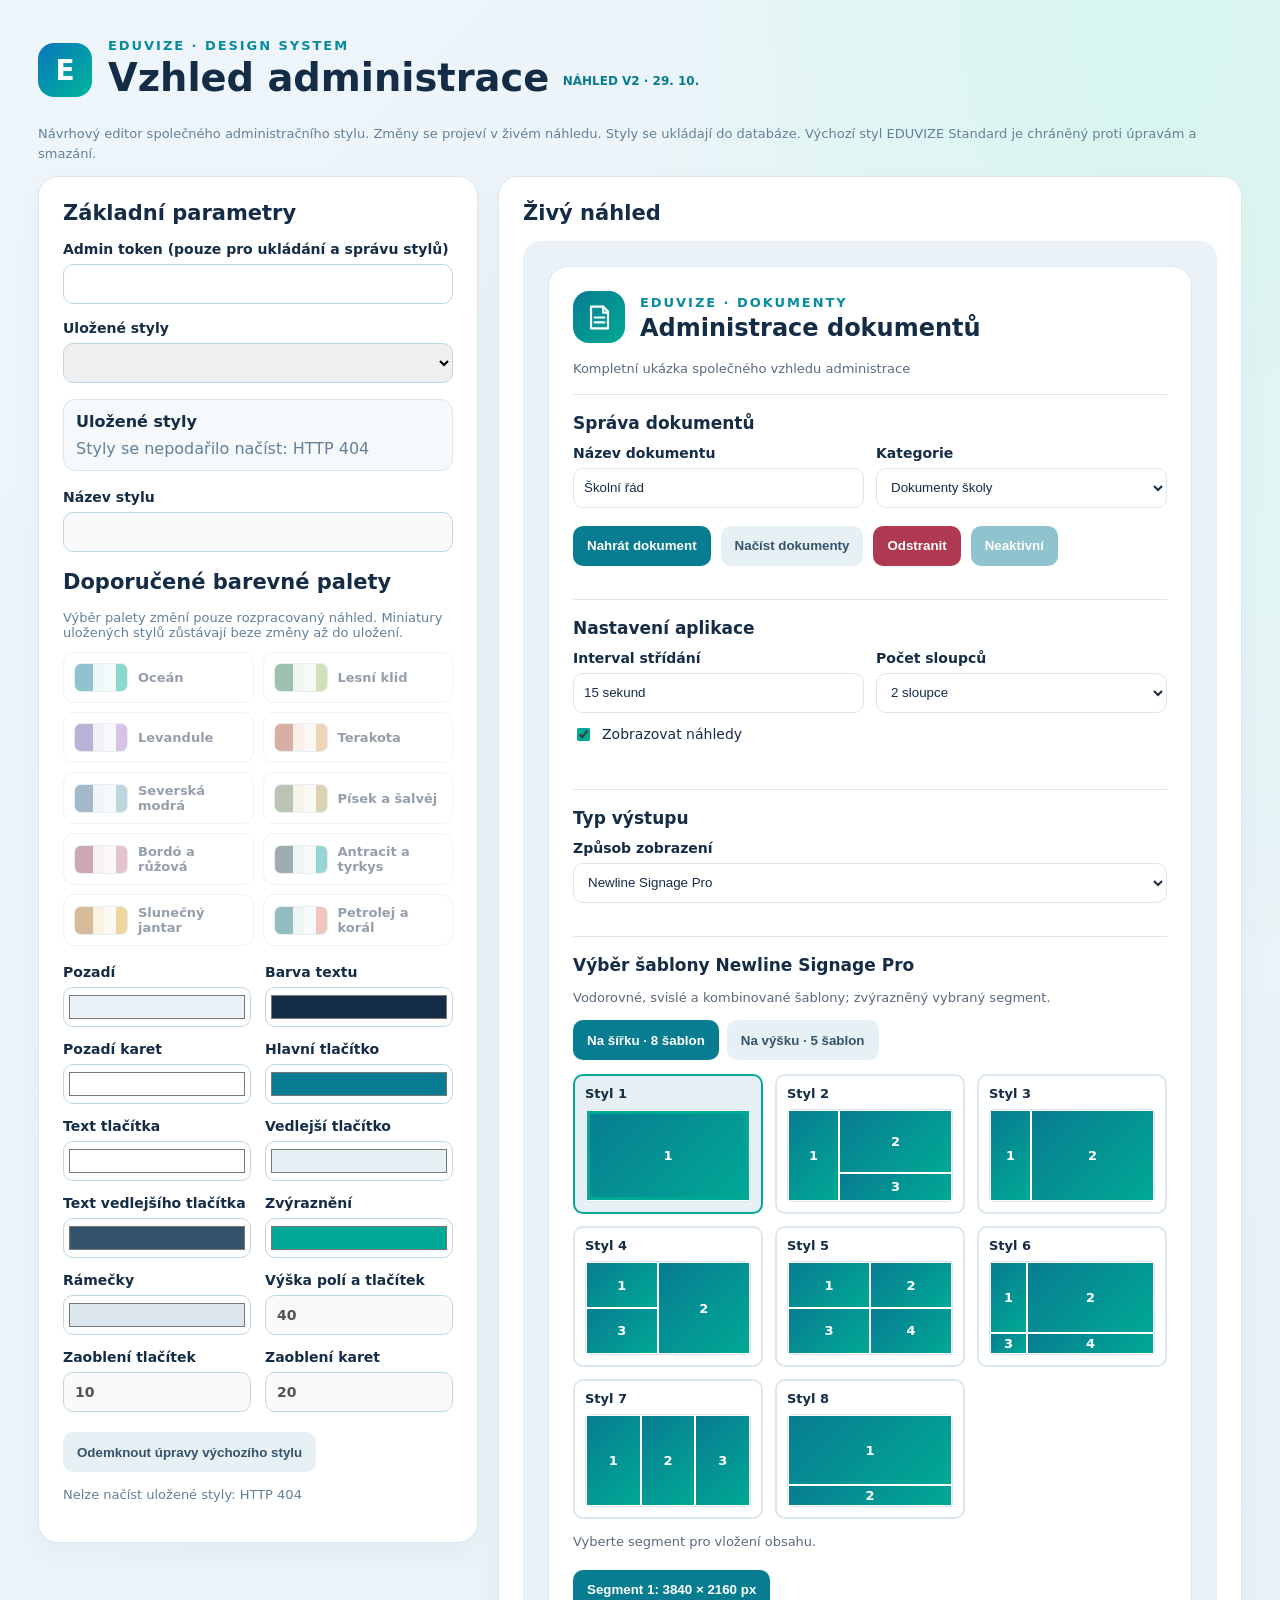
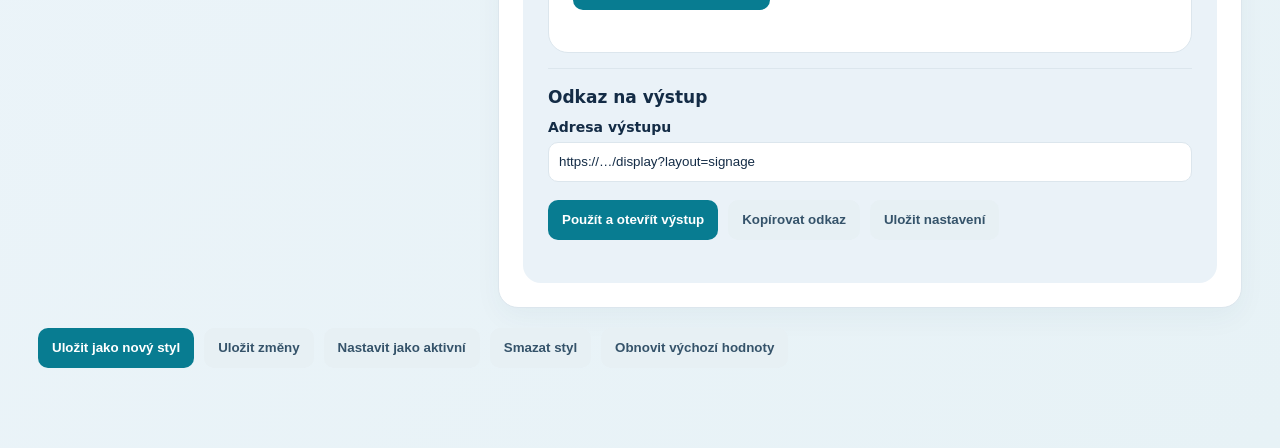
==== commit 73cddaf5: "Refine existing theme preview: app logo, unified checkbox, output dropdown, exact NSP segment geomet" ====
--- a/design-system/index.html
+++ b/design-system/index.html
@@ -15,31 +15,25 @@
 .preview .sample-check{display:flex;align-items:center;gap:9px;font-size:14px;margin:12px 0;color:var(--p-text)}
 .preview .sample-check input{accent-color:var(--p-accent)}
 .preview .preview-tabs{display:flex;gap:8px;flex-wrap:wrap;margin-bottom:14px}
-.preview .template-grid{display:grid;grid-template-columns:repeat(auto-fit,minmax(160px,1fr));gap:12px}
-.preview .template-choice{border:1px solid var(--p-border);border-radius:var(--p-card-radius);padding:11px;background:var(--p-surface);color:var(--p-text);font-size:12px}
-.preview .template-choice strong{display:block;min-height:34px}
-.preview .template-screen{margin-top:8px;aspect-ratio:16/9;border-radius:6px;background:var(--p-secondary);border:2px solid var(--p-border);padding:5px;display:grid;gap:4px}
-.preview .template-screen span{display:grid;place-items:center;background:var(--p-surface);color:var(--p-text);border:1px solid var(--p-border);border-radius:4px;font-weight:800}
-.preview .template-screen .template-selected{background:var(--p-primary);color:var(--p-primary-text);border:2px solid var(--p-accent)}
-.preview .template-horizontal{grid-template-columns:1fr 1fr}
-.preview .template-vertical{aspect-ratio:9/16;max-height:150px;grid-template-rows:1fr 1fr}
-.preview .template-mixed{grid-template-columns:2fr 1fr;grid-template-rows:1fr 1fr}
-.preview .template-mixed span:first-child{grid-row:span 2}
+.preview .template-grid{display:grid;grid-template-columns:repeat(auto-fill,minmax(160px,1fr));gap:12px;align-items:start}
+.preview .template-choice{border:2px solid var(--p-border);border-radius:var(--p-radius);padding:10px;background:var(--p-surface);color:var(--p-text);font:700 13px system-ui;text-align:left;cursor:pointer}
+.preview .template-choice.active{border-color:var(--p-accent);background:var(--p-secondary)}
+.preview .template-screen{position:relative;aspect-ratio:16/9;margin-top:8px;border:1px solid var(--p-border);border-radius:5px;background:var(--p-bg);overflow:hidden}
+.preview .template-screen.portrait{aspect-ratio:9/16;max-height:125px;width:70px;margin:8px auto 0}
+.preview .template-screen span{position:absolute;display:grid;place-items:center;background:linear-gradient(135deg,var(--p-primary),var(--p-accent));color:var(--p-primary-text);border:1px solid var(--p-surface);font-weight:800;font-size:13px}
+.preview .template-screen span.active{outline:3px solid var(--p-accent);outline-offset:-4px;z-index:2}
+.preview .preview-brand{display:flex;align-items:center;gap:15px;margin-bottom:16px}
+.preview .preview-app-logo{width:52px;height:52px;flex:0 0 52px;border-radius:16px;display:grid;place-items:center;background:linear-gradient(135deg,var(--p-primary),var(--p-accent));color:var(--p-primary-text)}
+.preview .preview-app-logo svg{width:29px;height:29px}
+.preview .preview-brand .sample-title{display:block;margin:3px 0 0}
 @media(max-width:550px){.preview .sample-row{grid-template-columns:1fr}}
 </style></head><body><main class="shell"><header><div class="mark">E</div><div><div class="eyebrow">EDUVIZE · DESIGN SYSTEM</div><h1>Vzhled administrace <small style="font-size:12px;vertical-align:middle;color:#087c91">NÁHLED V2 · 29. 10.</small></h1></div></header><p class="note">Návrhový editor společného administračního stylu. Změny se projeví v živém náhledu. Styly se ukládají do databáze. Výchozí styl EDUVIZE Standard je chráněný proti úpravám a smazání.</p><div class="cols"><section class="panel"><h2>Základní parametry</h2><div class="field" style="margin-bottom:16px"><label for="admin-token">Admin token (pouze pro ukládání a správu stylů)</label><input id="admin-token" type="password" autocomplete="off" style="height:40px;border:1px solid #bed8e3;border-radius:10px;padding:8px"></div><div class="field" style="margin-bottom:16px"><label for="theme-select">Uložené styly</label><select id="theme-select" style="height:40px;border:1px solid #bed8e3;border-radius:10px;padding:8px"></select></div><div id="theme-list" style="margin:0 0 18px;padding:12px;background:#f5f9fc;border:1px solid #dce6ed;border-radius:12px"><strong>Uložené styly</strong><div id="theme-list-items" style="margin-top:8px;color:#638098">Načítání…</div></div><div class="field" style="margin-bottom:16px"><label for="theme-name">Název stylu</label><input id="theme-name" type="text" maxlength="80" style="height:40px;border:1px solid #bed8e3;border-radius:10px;padding:8px"></div><h2 style="margin-top:18px">Doporučené barevné palety</h2><p class="palette-hint">Výběr palety změní pouze rozpracovaný náhled. Miniatury uložených stylů zůstávají beze změny až do uložení.</p><div id="palette-grid" class="palette-grid"></div><div class="fields" id="fields"></div><div class="actions"><button class="btn secondary" id="unlock" type="button">Odemknout úpravy výchozího stylu</button></div><p class="note" id="state" role="status">Uložené styly se načítají automaticky. Pro ukládání změn je potřeba administrační token.</p></section><section class="panel"><h2>Živý náhled</h2><div class="preview" id="preview"><div class="sample-card">
-<div class="eyebrow">EDUVIZE · DOKUMENTY</div><h2 class="sample-title">Administrace dokumentů</h2><p class="preview-muted">Kompletní ukázka společného vzhledu administrace</p>
+<div class="preview-brand"><span class="preview-app-logo" aria-hidden="true"><svg viewBox="0 0 24 24" fill="none" stroke="currentColor" stroke-width="1.8" stroke-linecap="round" stroke-linejoin="round"><path d="M5 3h10l4 4v14H5z"/><path d="M15 3v5h4M8 12h8M8 16h8"/></svg></span><span><span class="eyebrow">EDUVIZE · DOKUMENTY</span><span class="sample-title">Administrace dokumentů</span></span></div><p class="preview-muted">Kompletní ukázka společného vzhledu administrace</p>
 <div class="preview-section"><h3>Správa dokumentů</h3><div class="sample-row"><label class="sample-label">Název dokumentu<input class="sample-input" value="Školní řád" readonly></label><label class="sample-label">Kategorie<select class="sample-input"><option>Dokumenty školy</option></select></label></div><div class="sample-actions"><button type="button" class="sample-button">Nahrát dokument</button><button type="button" class="sample-button secondary">Načíst dokumenty</button><button type="button" class="sample-button danger">Odstranit</button><button type="button" class="sample-button" disabled>Neaktivní</button></div></div>
-<div class="preview-section"><h3>Nastavení aplikace</h3><div class="sample-row"><label class="sample-label">Interval střídání<input class="sample-input" value="15 sekund" readonly></label><label class="sample-label">Počet sloupců<select class="sample-input"><option>2 sloupce</option></select></label></div><label class="sample-check"><input type="checkbox" checked> Zobrazovat náhledy</label><label class="sample-check"><input type="checkbox"> Přehrávat zvuk</label></div>
-<div class="preview-section"><h3>Typ výstupu</h3><div class="sample-row"><label class="sample-check"><input type="radio" name="preview-output"> Běžná stránka</label><label class="sample-check"><input type="radio" name="preview-output" checked> Newline Signage Pro</label></div></div>
-<div class="preview-section"><h3>Výběr šablony Newline Signage Pro</h3><p class="preview-muted">Vodorovné, svislé a kombinované šablony; zvýrazněný vybraný segment.</p><div class="preview-tabs"><button type="button" class="sample-button">Na šířku</button><button type="button" class="sample-button secondary">Na výšku</button></div><div class="template-grid">
-<div class="template-choice"><strong>Styl 1 · celá obrazovka</strong><div class="template-screen"><span class="template-selected">1</span></div></div>
-<div class="template-choice"><strong>Styl 2 · vodorovný</strong><div class="template-screen template-horizontal"><span class="template-selected">1</span><span>2</span></div></div>
-<div class="template-choice"><strong>Styl 3 · vodorovný</strong><div class="template-screen template-horizontal"><span>1</span><span class="template-selected">2</span><span>3</span></div></div>
-<div class="template-choice"><strong>Styl 4 · svislý</strong><div class="template-screen template-vertical"><span class="template-selected">1</span><span>2</span></div></div>
-<div class="template-choice"><strong>Styl 5 · kombinovaný</strong><div class="template-screen template-mixed"><span class="template-selected">1</span><span>2</span><span>3</span></div></div>
-<div class="template-choice"><strong>Styl 6 · kombinovaný</strong><div class="template-screen template-mixed"><span>1</span><span class="template-selected">2</span><span>3</span><span>4</span></div></div>
-</div><div class="sample-actions"><button type="button" class="sample-button secondary">Segment 1</button><button type="button" class="sample-button">Segment 2 · vybrán</button><button type="button" class="sample-button secondary">Segment 3</button></div></div>
-<div class="preview-section"><h3>Odkaz na výstup</h3><label class="sample-label">Adresa výstupu<input class="sample-input" value="https://…/display?layout=signage" readonly></label><div class="sample-actions"><button type="button" class="sample-button">Použít a otevřít výstup</button><button type="button" class="sample-button secondary">Kopírovat odkaz</button></div></div>
+<div class="preview-section"><h3>Nastavení aplikace</h3><div class="sample-row"><label class="sample-label">Interval střídání<input class="sample-input" value="15 sekund" readonly></label><label class="sample-label">Počet sloupců<select class="sample-input"><option>2 sloupce</option></select></label></div><label class="sample-check"><input type="checkbox" checked> Zobrazovat náhledy</label></div>
+<div class="preview-section"><h3>Typ výstupu</h3><label class="sample-label">Způsob zobrazení<select class="sample-input"><option>Newline Signage Pro</option><option>Běžná stránka</option><option>Stránkování</option></select></label></div>
+<div class="preview-section"><h3>Výběr šablony Newline Signage Pro</h3><p class="preview-muted">Vodorovné, svislé a kombinované šablony; zvýrazněný vybraný segment.</p><div class="preview-tabs"><button type="button" class="sample-button" data-preview-orientation="landscape">Na šířku · 8 šablon</button><button type="button" class="sample-button secondary" data-preview-orientation="portrait">Na výšku · 5 šablon</button></div><div class="template-grid" id="preview-real-templates"></div><p class="preview-muted">Vyberte segment pro vložení obsahu.</p><div class="sample-actions" id="preview-real-segments"></div></div></div>
+<div class="preview-section"><h3>Odkaz na výstup</h3><label class="sample-label">Adresa výstupu<input class="sample-input" value="https://…/display?layout=signage" readonly></label><div class="sample-actions"><button type="button" class="sample-button">Použít a otevřít výstup</button><button type="button" class="sample-button secondary">Kopírovat odkaz</button><button type="button" class="sample-button secondary">Uložit nastavení</button></div></div>
 </div></div><div class="actions" id="theme-actions"><button class="btn" id="create">Uložit jako nový styl</button><button class="btn secondary" id="save">Uložit změny</button><button class="btn secondary" id="activate">Nastavit jako aktivní</button><button class="btn secondary" id="remove">Smazat styl</button><button class="btn secondary" id="reset">Obnovit výchozí hodnoty</button></div><p class="save-feedback" id="save-feedback" role="status" aria-live="polite"></p><p class="note" id="preview-selection"></p></section></div></main><script>
 const defs=[['colors.background','Pozadí','color'],['colors.text','Barva textu','color'],['colors.surface','Pozadí karet','color'],['colors.primary','Hlavní tlačítko','color'],['colors.primaryText','Text tlačítka','color'],['colors.secondary','Vedlejší tlačítko','color'],['colors.secondaryText','Text vedlejšího tlačítka','color'],['colors.accent','Zvýraznění','color'],['colors.border','Rámečky','color'],['controls.heightPx','Výška polí a tlačítek','number'],['controls.radiusPx','Zaoblení tlačítek','number'],['cards.radiusPx','Zaoblení karet','number']];
 const palettePresets=[
@@ -110,4 +104,22 @@
 document.getElementById('remove').onclick=()=>run(async()=>{if(selected==='standard')throw Error('Výchozí styl nelze smazat');if(!confirm('Opravdu smazat vybraný styl?'))return;await api('themes/'+selected,'DELETE');await loadThemes('standard');msg('Styl smazán.')});
 document.getElementById('reset').onclick=()=>{if(!original)return;theme=deep(original);fields();msg('Náhled obnoven na výchozí hodnoty; uložené styly beze změny.')};
 document.getElementById('unlock').onclick=()=>{standardUnlocked=!standardUnlocked;updateEditLock();msg(standardUnlocked?'Výchozí styl je odemčený pro úpravy.':'Výchozí styl je zamčený.')};renderPalettes();init().then(()=>{loadThemes()});
+</script><script id="eduvize-real-template-preview">
+/* Exact geometry copied from the shared Newline segment selector (segments.js). */
+(function(){
+const L={"landscape":{"1":[[3840,2160]],"2":[[1200,2160],[2640,1480],[2640,680]],"3":[[960,2160],[2880,2160]],"4":[[1680,1080],[2160,2160],[1680,1080]],"5":[[1920,1080],[1920,1080],[1920,1080],[1920,1080]],"6":[[872,1672],[2968,1672],[872,488],[2968,488]],"7":[[1280,2160],[1280,2160],[1280,2160]],"8":[[3840,1672],[3840,488]]},"portrait":{"1":[[2160,3840]],"2":[[2160,960],[2160,2880]],"3":[[2160,560],[2160,1216],[1080,2064],[1080,2064]],"4":[[2160,560],[2160,1390],[2160,1890]],"5":[[1080,1920],[1080,1920],[1080,1920],[1080,1920]]}};
+const P={"landscape":{"1":[[0,0]],"2":[[0,0],[1200,0],[1200,1480]],"3":[[0,0],[960,0]],"4":[[0,0],[1680,0],[0,1080]],"5":[[0,0],[1920,0],[0,1080],[1920,1080]],"6":[[0,0],[872,0],[0,1672],[872,1672]],"7":[[0,0],[1280,0],[2560,0]],"8":[[0,0],[0,1672]]},"portrait":{"1":[[0,0]],"2":[[0,0],[0,960]],"3":[[0,0],[0,560],[0,1776],[1080,1776]],"4":[[0,0],[0,560],[0,1950]],"5":[[0,0],[1080,0],[0,1920],[1080,1920]]}};
+let orientation='landscape',style=1,block=1;
+function draw(){
+const grid=document.getElementById('preview-real-templates'),segments=document.getElementById('preview-real-segments');if(!grid||!segments)return;
+grid.replaceChildren();segments.replaceChildren();
+document.querySelectorAll('[data-preview-orientation]').forEach(b=>{const on=b.dataset.previewOrientation===orientation;b.classList.toggle('secondary',!on);b.onclick=()=>{orientation=b.dataset.previewOrientation;style=1;block=1;draw()}});
+const sw=orientation==='landscape'?3840:2160,sh=orientation==='landscape'?2160:3840;
+for(const st of Object.keys(L[orientation])){const card=document.createElement('button');card.type='button';card.className='template-choice'+(+st===style?' active':'');card.textContent='Styl '+st;const screen=document.createElement('div');screen.className='template-screen'+(orientation==='portrait'?' portrait':'');
+L[orientation][st].forEach(([w,h],i)=>{const [x,y]=P[orientation][st][i];const cell=document.createElement('span');cell.style.cssText='left:'+(x/sw*100)+'%;top:'+(y/sh*100)+'%;width:'+(w/sw*100)+'%;height:'+(h/sh*100)+'%';cell.className=+st===style&&i+1===block?'active':'';cell.textContent=i+1;cell.onclick=e=>{e.stopPropagation();style=+st;block=i+1;draw()};screen.append(cell)});
+card.append(screen);card.onclick=()=>{style=+st;block=1;draw()};grid.append(card)}
+L[orientation][style].forEach(([w,h],i)=>{const b=document.createElement('button');b.type='button';b.className='sample-button'+(i+1===block?'':' secondary');b.textContent='Segment '+(i+1)+': '+w+' × '+h+' px';b.onclick=()=>{block=i+1;draw()};segments.append(b)});
+}
+if(document.readyState==='loading')document.addEventListener('DOMContentLoaded',draw,{once:true});else draw();
+})();
 </script></body></html>
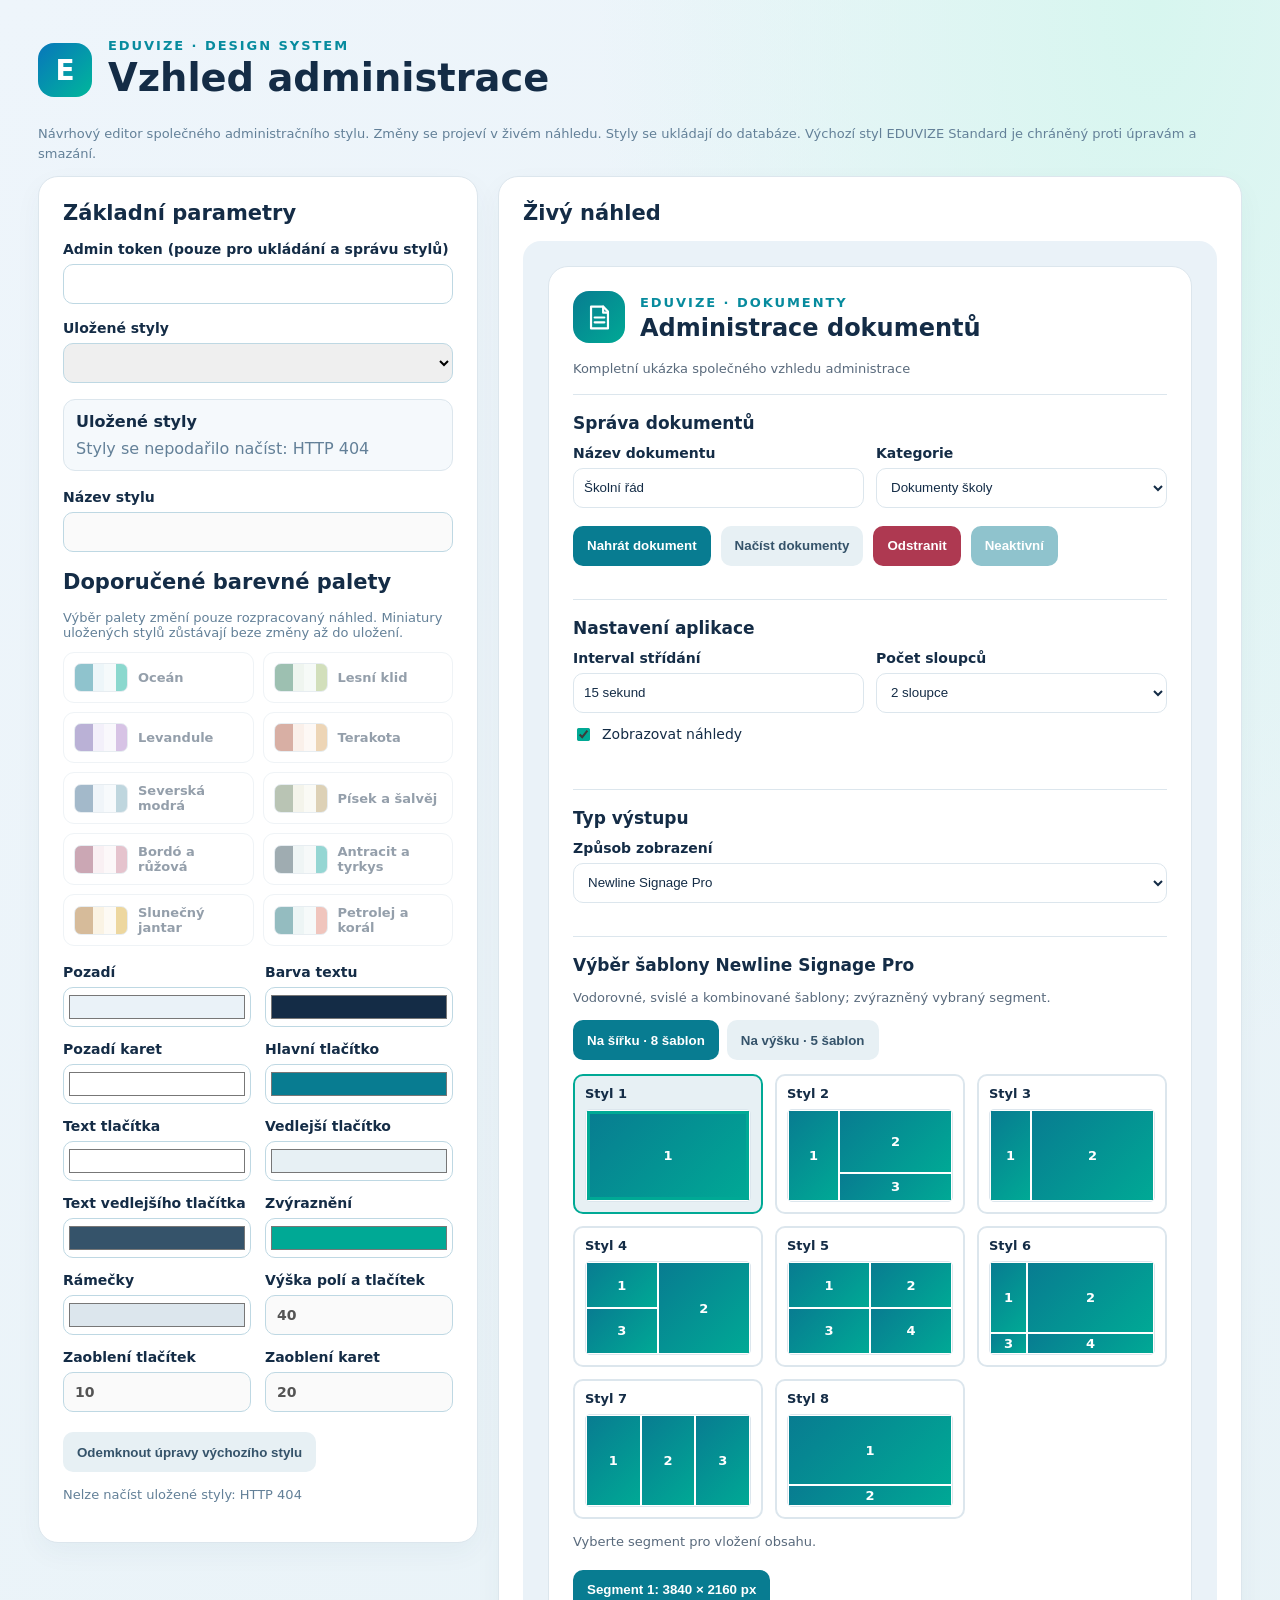
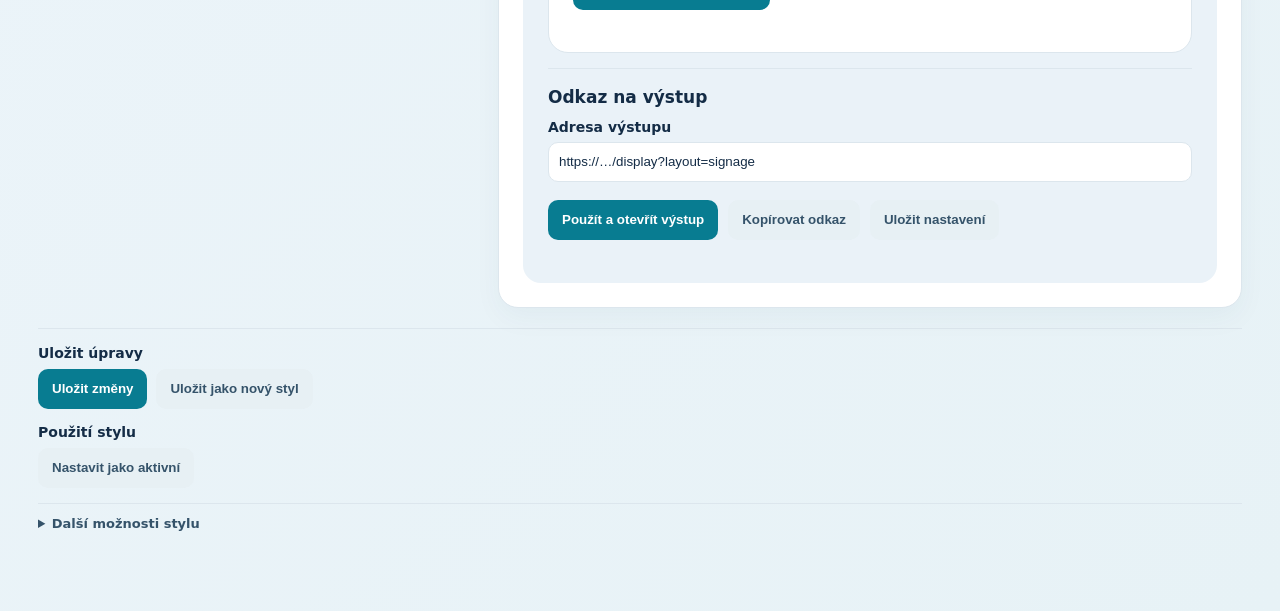
==== commit ca243f2c: "Remove temporary preview badge and organize theme actions into save, activation and advanced groups" ====
--- a/design-system/index.html
+++ b/design-system/index.html
@@ -1,5 +1,5 @@
 <!doctype html>
-<html lang="cs"><head><meta charset="utf-8"><meta name="viewport" content="width=device-width,initial-scale=1"><title>Eduvize | Design System – Administrace · náhled v2</title>
+<html lang="cs"><head><meta charset="utf-8"><meta name="viewport" content="width=device-width,initial-scale=1"><title>Eduvize | Design System – Administrace</title>
 <link rel="stylesheet" href="/design-system/admin-tokens.css"><link rel="stylesheet" href="/design-system/admin-components.css">
 <style>
 *{box-sizing:border-box}body{margin:0;background:radial-gradient(ellipse at 90% 0%,#d7f6ef 0%,transparent 34%),linear-gradient(135deg,#eef5fb,#e7f2f6);color:#142c46;font-family:system-ui,-apple-system,"Segoe UI",Arial,sans-serif}.shell{width:min(1440px,100%);margin:auto;padding:clamp(18px,3vw,38px)}header{display:flex;gap:16px;align-items:center;margin-bottom:22px}.mark{width:54px;height:54px;display:grid;place-items:center;border-radius:16px;background:linear-gradient(135deg,#0876bb,#00b79b);color:#fff;font-size:28px;font-weight:800}.eyebrow{color:#078b9e;letter-spacing:.15em;font-size:13px;font-weight:800}h1{margin:2px 0;font-size:clamp(26px,3vw,40px)}h2{margin:0 0 16px;font-size:21px}.cols{display:grid;grid-template-columns:minmax(300px,440px) minmax(300px,1fr);gap:20px;align-items:start}.panel{background:white;border:1px solid #dce6ed;border-radius:20px;padding:24px;box-shadow:0 10px 28px #16435b0b}.fields{display:grid;grid-template-columns:1fr 1fr;gap:14px}.field{display:flex;flex-direction:column;gap:7px;font-weight:650;font-size:14px}.field input[type=color]{height:40px;width:100%;border:1px solid #bed8e3;border-radius:10px;padding:3px;background:#fff}.field input[type=number]{height:40px;border:1px solid #bed8e3;border-radius:10px;padding:7px 11px;font:inherit}.actions{display:flex;flex-wrap:wrap;gap:10px;margin-top:20px}.btn{border:0;border-radius:10px;padding:10px 14px;min-height:40px;background:#087c91;color:white;font-weight:700;cursor:pointer}.btn.secondary{background:#e7f0f4;color:#35536a}.note{font-size:13px;color:#638098;line-height:1.5}.preview{padding:25px;border-radius:18px;background:var(--p-bg);color:var(--p-text);min-height:430px}.sample-card{background:var(--p-surface);border:1px solid var(--p-border);border-radius:var(--p-card-radius);padding:24px}.sample-title{font-size:24px;font-weight:800;margin:0 0 15px}.sample-row{display:grid;grid-template-columns:1fr 1fr;gap:12px}.sample-label{display:flex;flex-direction:column;gap:7px;font-weight:650;font-size:14px}.sample-input{height:var(--p-height);border:1px solid var(--p-border);border-radius:var(--p-radius);background:#fff;padding:8px;color:var(--p-text)}.sample-actions{display:flex;flex-wrap:wrap;gap:10px;margin-top:18px}.sample-button{border:0;border-radius:var(--p-radius);min-height:var(--p-height);padding:8px 14px;font-weight:700;background:var(--p-primary);color:var(--p-primary-text)}.sample-button.secondary{background:var(--p-secondary);color:var(--p-secondary-text)}.segment{margin:16px 0;padding:16px;background:var(--p-secondary);color:var(--p-secondary-text);border:1px solid var(--p-border);border-radius:var(--p-card-radius)}.segment-card{display:inline-block;padding:14px;border:2px solid var(--p-accent);border-radius:var(--p-card-radius);background:var(--p-surface);color:var(--p-text);font-weight:700;box-shadow:inset 0 0 0 1px var(--p-border)}@media(max-width:850px){.cols{grid-template-columns:1fr}}@media(max-width:460px){.fields,.sample-row{grid-template-columns:1fr}}
@@ -27,14 +27,14 @@
 .preview .preview-app-logo svg{width:29px;height:29px}
 .preview .preview-brand .sample-title{display:block;margin:3px 0 0}
 @media(max-width:550px){.preview .sample-row{grid-template-columns:1fr}}
-</style></head><body><main class="shell"><header><div class="mark">E</div><div><div class="eyebrow">EDUVIZE · DESIGN SYSTEM</div><h1>Vzhled administrace <small style="font-size:12px;vertical-align:middle;color:#087c91">NÁHLED V2 · 29. 10.</small></h1></div></header><p class="note">Návrhový editor společného administračního stylu. Změny se projeví v živém náhledu. Styly se ukládají do databáze. Výchozí styl EDUVIZE Standard je chráněný proti úpravám a smazání.</p><div class="cols"><section class="panel"><h2>Základní parametry</h2><div class="field" style="margin-bottom:16px"><label for="admin-token">Admin token (pouze pro ukládání a správu stylů)</label><input id="admin-token" type="password" autocomplete="off" style="height:40px;border:1px solid #bed8e3;border-radius:10px;padding:8px"></div><div class="field" style="margin-bottom:16px"><label for="theme-select">Uložené styly</label><select id="theme-select" style="height:40px;border:1px solid #bed8e3;border-radius:10px;padding:8px"></select></div><div id="theme-list" style="margin:0 0 18px;padding:12px;background:#f5f9fc;border:1px solid #dce6ed;border-radius:12px"><strong>Uložené styly</strong><div id="theme-list-items" style="margin-top:8px;color:#638098">Načítání…</div></div><div class="field" style="margin-bottom:16px"><label for="theme-name">Název stylu</label><input id="theme-name" type="text" maxlength="80" style="height:40px;border:1px solid #bed8e3;border-radius:10px;padding:8px"></div><h2 style="margin-top:18px">Doporučené barevné palety</h2><p class="palette-hint">Výběr palety změní pouze rozpracovaný náhled. Miniatury uložených stylů zůstávají beze změny až do uložení.</p><div id="palette-grid" class="palette-grid"></div><div class="fields" id="fields"></div><div class="actions"><button class="btn secondary" id="unlock" type="button">Odemknout úpravy výchozího stylu</button></div><p class="note" id="state" role="status">Uložené styly se načítají automaticky. Pro ukládání změn je potřeba administrační token.</p></section><section class="panel"><h2>Živý náhled</h2><div class="preview" id="preview"><div class="sample-card">
+.theme-action-panel{display:grid;gap:15px;margin-top:20px;padding-top:16px;border-top:1px solid #dce6ed}.theme-action-group h3{font-size:14px;margin:0 0 8px;color:#142c46}.theme-action-panel .actions{margin:0;gap:9px}.theme-action-advanced{border-top:1px solid #dce6ed;padding-top:12px}.theme-action-advanced summary{cursor:pointer;color:#35536a;font-size:13px;font-weight:700}.theme-action-advanced .actions{margin-top:12px}.theme-action-advanced #remove{color:#9d3047;border:1px solid #ebcad2;background:#fff}</style></head><body><main class="shell"><header><div class="mark">E</div><div><div class="eyebrow">EDUVIZE · DESIGN SYSTEM</div><h1>Vzhled administrace</h1></div></header><p class="note">Návrhový editor společného administračního stylu. Změny se projeví v živém náhledu. Styly se ukládají do databáze. Výchozí styl EDUVIZE Standard je chráněný proti úpravám a smazání.</p><div class="cols"><section class="panel"><h2>Základní parametry</h2><div class="field" style="margin-bottom:16px"><label for="admin-token">Admin token (pouze pro ukládání a správu stylů)</label><input id="admin-token" type="password" autocomplete="off" style="height:40px;border:1px solid #bed8e3;border-radius:10px;padding:8px"></div><div class="field" style="margin-bottom:16px"><label for="theme-select">Uložené styly</label><select id="theme-select" style="height:40px;border:1px solid #bed8e3;border-radius:10px;padding:8px"></select></div><div id="theme-list" style="margin:0 0 18px;padding:12px;background:#f5f9fc;border:1px solid #dce6ed;border-radius:12px"><strong>Uložené styly</strong><div id="theme-list-items" style="margin-top:8px;color:#638098">Načítání…</div></div><div class="field" style="margin-bottom:16px"><label for="theme-name">Název stylu</label><input id="theme-name" type="text" maxlength="80" style="height:40px;border:1px solid #bed8e3;border-radius:10px;padding:8px"></div><h2 style="margin-top:18px">Doporučené barevné palety</h2><p class="palette-hint">Výběr palety změní pouze rozpracovaný náhled. Miniatury uložených stylů zůstávají beze změny až do uložení.</p><div id="palette-grid" class="palette-grid"></div><div class="fields" id="fields"></div><div class="actions"><button class="btn secondary" id="unlock" type="button">Odemknout úpravy výchozího stylu</button></div><p class="note" id="state" role="status">Uložené styly se načítají automaticky. Pro ukládání změn je potřeba administrační token.</p></section><section class="panel"><h2>Živý náhled</h2><div class="preview" id="preview"><div class="sample-card">
 <div class="preview-brand"><span class="preview-app-logo" aria-hidden="true"><svg viewBox="0 0 24 24" fill="none" stroke="currentColor" stroke-width="1.8" stroke-linecap="round" stroke-linejoin="round"><path d="M5 3h10l4 4v14H5z"/><path d="M15 3v5h4M8 12h8M8 16h8"/></svg></span><span><span class="eyebrow">EDUVIZE · DOKUMENTY</span><span class="sample-title">Administrace dokumentů</span></span></div><p class="preview-muted">Kompletní ukázka společného vzhledu administrace</p>
 <div class="preview-section"><h3>Správa dokumentů</h3><div class="sample-row"><label class="sample-label">Název dokumentu<input class="sample-input" value="Školní řád" readonly></label><label class="sample-label">Kategorie<select class="sample-input"><option>Dokumenty školy</option></select></label></div><div class="sample-actions"><button type="button" class="sample-button">Nahrát dokument</button><button type="button" class="sample-button secondary">Načíst dokumenty</button><button type="button" class="sample-button danger">Odstranit</button><button type="button" class="sample-button" disabled>Neaktivní</button></div></div>
 <div class="preview-section"><h3>Nastavení aplikace</h3><div class="sample-row"><label class="sample-label">Interval střídání<input class="sample-input" value="15 sekund" readonly></label><label class="sample-label">Počet sloupců<select class="sample-input"><option>2 sloupce</option></select></label></div><label class="sample-check"><input type="checkbox" checked> Zobrazovat náhledy</label></div>
 <div class="preview-section"><h3>Typ výstupu</h3><label class="sample-label">Způsob zobrazení<select class="sample-input"><option>Newline Signage Pro</option><option>Běžná stránka</option><option>Stránkování</option></select></label></div>
 <div class="preview-section"><h3>Výběr šablony Newline Signage Pro</h3><p class="preview-muted">Vodorovné, svislé a kombinované šablony; zvýrazněný vybraný segment.</p><div class="preview-tabs"><button type="button" class="sample-button" data-preview-orientation="landscape">Na šířku · 8 šablon</button><button type="button" class="sample-button secondary" data-preview-orientation="portrait">Na výšku · 5 šablon</button></div><div class="template-grid" id="preview-real-templates"></div><p class="preview-muted">Vyberte segment pro vložení obsahu.</p><div class="sample-actions" id="preview-real-segments"></div></div></div>
 <div class="preview-section"><h3>Odkaz na výstup</h3><label class="sample-label">Adresa výstupu<input class="sample-input" value="https://…/display?layout=signage" readonly></label><div class="sample-actions"><button type="button" class="sample-button">Použít a otevřít výstup</button><button type="button" class="sample-button secondary">Kopírovat odkaz</button><button type="button" class="sample-button secondary">Uložit nastavení</button></div></div>
-</div></div><div class="actions" id="theme-actions"><button class="btn" id="create">Uložit jako nový styl</button><button class="btn secondary" id="save">Uložit změny</button><button class="btn secondary" id="activate">Nastavit jako aktivní</button><button class="btn secondary" id="remove">Smazat styl</button><button class="btn secondary" id="reset">Obnovit výchozí hodnoty</button></div><p class="save-feedback" id="save-feedback" role="status" aria-live="polite"></p><p class="note" id="preview-selection"></p></section></div></main><script>
+</div></div><div class="theme-action-panel" id="theme-actions"><div class="theme-action-group"><h3>Uložit úpravy</h3><div class="actions"><button class="btn" id="save">Uložit změny</button><button class="btn secondary" id="create">Uložit jako nový styl</button></div></div><div class="theme-action-group"><h3>Použití stylu</h3><div class="actions"><button class="btn secondary" id="activate">Nastavit jako aktivní</button></div></div><details class="theme-action-advanced"><summary>Další možnosti stylu</summary><div class="actions"><button class="btn secondary" id="reset">Obnovit výchozí hodnoty</button><button class="btn secondary" id="remove">Smazat styl</button></div></details></div><p class="save-feedback" id="save-feedback" role="status" aria-live="polite"></p><p class="note" id="preview-selection"></p></section></div></main><script>
 const defs=[['colors.background','Pozadí','color'],['colors.text','Barva textu','color'],['colors.surface','Pozadí karet','color'],['colors.primary','Hlavní tlačítko','color'],['colors.primaryText','Text tlačítka','color'],['colors.secondary','Vedlejší tlačítko','color'],['colors.secondaryText','Text vedlejšího tlačítka','color'],['colors.accent','Zvýraznění','color'],['colors.border','Rámečky','color'],['controls.heightPx','Výška polí a tlačítek','number'],['controls.radiusPx','Zaoblení tlačítek','number'],['cards.radiusPx','Zaoblení karet','number']];
 const palettePresets=[
 {name:'Oceán',background:'#EAF4F8',text:'#15354A',surface:'#FFFFFF',primary:'#087C91',primaryText:'#FFFFFF',secondary:'#D9EDF2',secondaryText:'#18465B',accent:'#00A995',border:'#BBD6E0'},
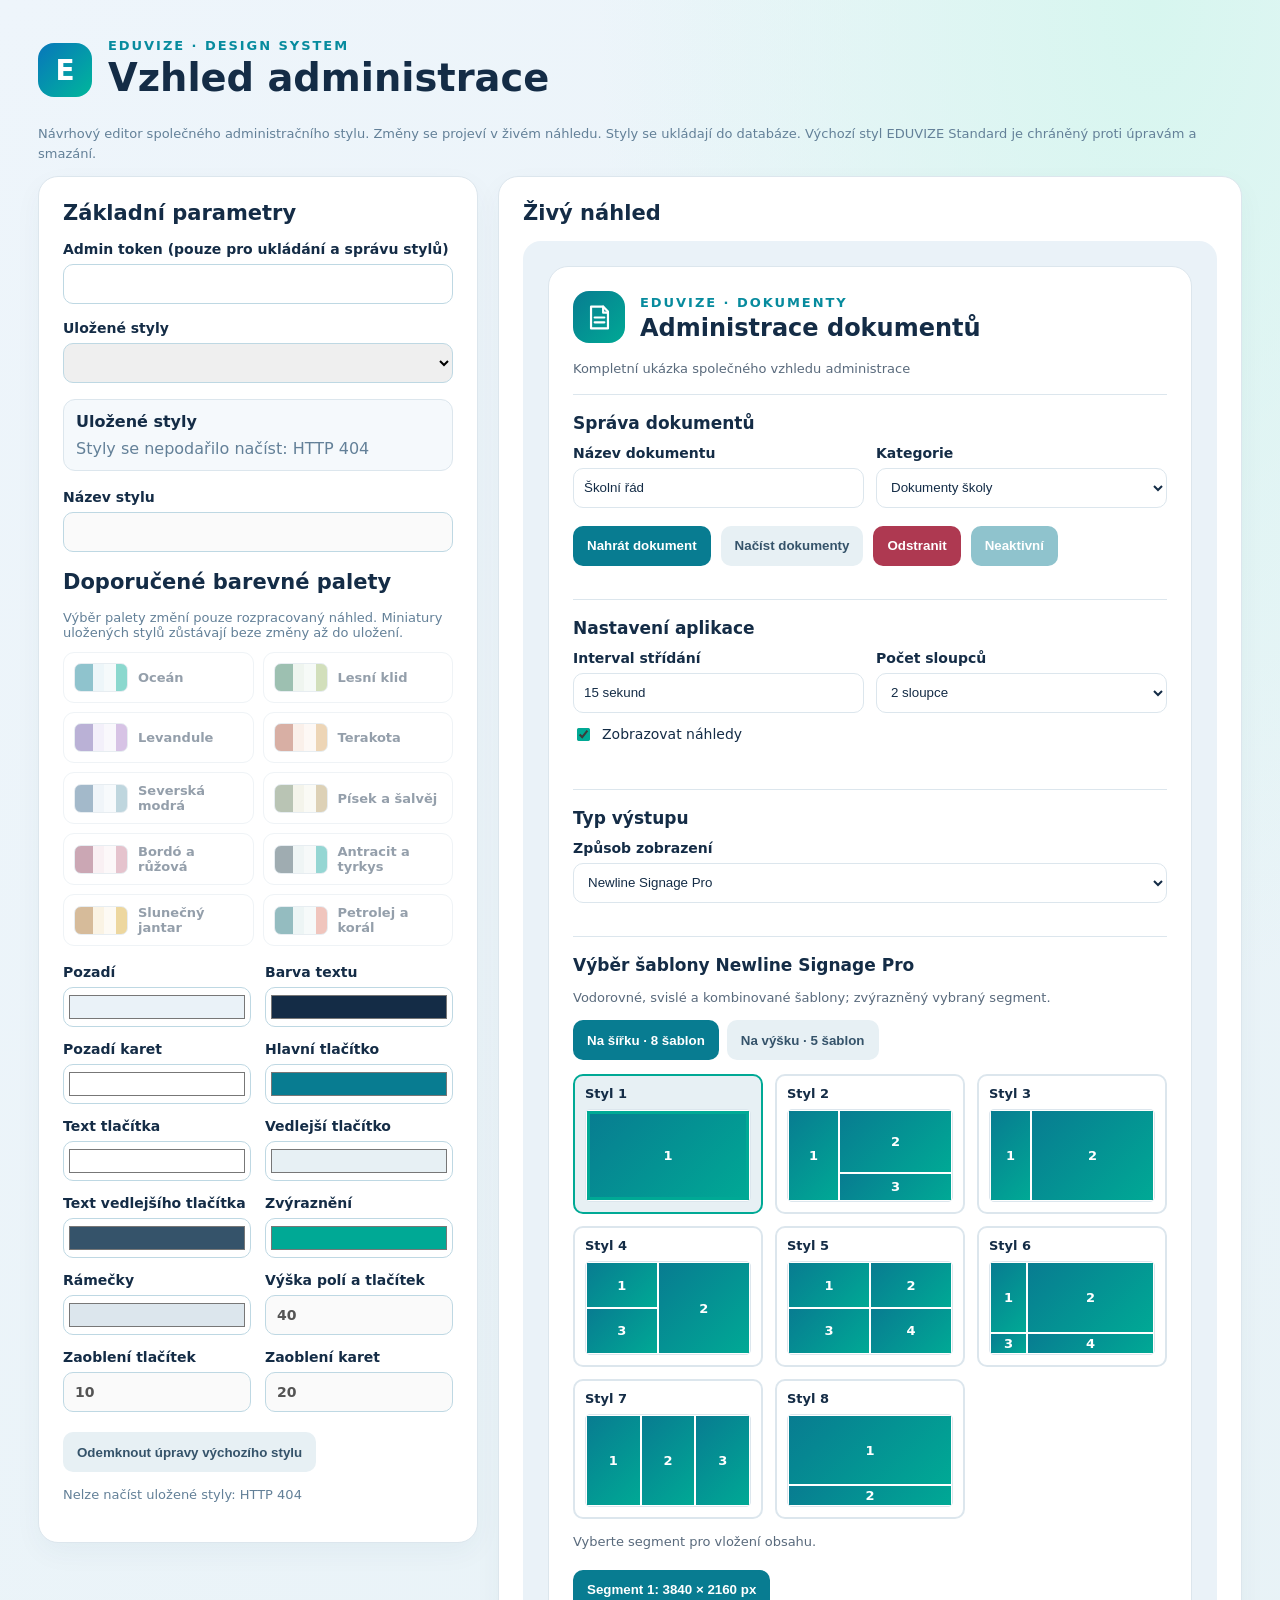
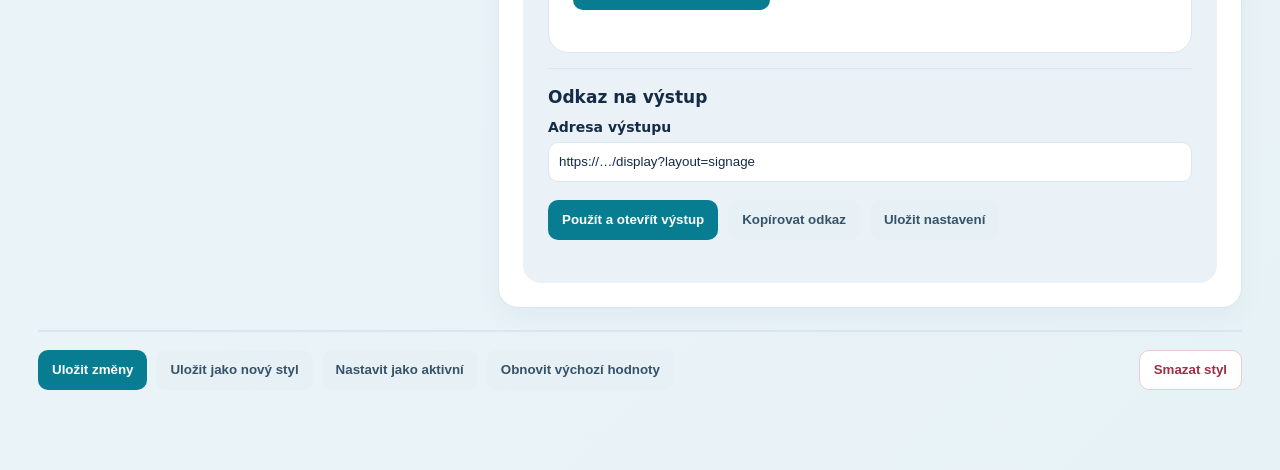
==== commit f7804a27: "Place all theme action buttons directly below right-hand preview with subtle divider" ====
--- a/design-system/index.html
+++ b/design-system/index.html
@@ -27,14 +27,14 @@
 .preview .preview-app-logo svg{width:29px;height:29px}
 .preview .preview-brand .sample-title{display:block;margin:3px 0 0}
 @media(max-width:550px){.preview .sample-row{grid-template-columns:1fr}}
-.theme-action-panel{display:grid;gap:15px;margin-top:20px;padding-top:16px;border-top:1px solid #dce6ed}.theme-action-group h3{font-size:14px;margin:0 0 8px;color:#142c46}.theme-action-panel .actions{margin:0;gap:9px}.theme-action-advanced{border-top:1px solid #dce6ed;padding-top:12px}.theme-action-advanced summary{cursor:pointer;color:#35536a;font-size:13px;font-weight:700}.theme-action-advanced .actions{margin-top:12px}.theme-action-advanced #remove{color:#9d3047;border:1px solid #ebcad2;background:#fff}</style></head><body><main class="shell"><header><div class="mark">E</div><div><div class="eyebrow">EDUVIZE · DESIGN SYSTEM</div><h1>Vzhled administrace</h1></div></header><p class="note">Návrhový editor společného administračního stylu. Změny se projeví v živém náhledu. Styly se ukládají do databáze. Výchozí styl EDUVIZE Standard je chráněný proti úpravám a smazání.</p><div class="cols"><section class="panel"><h2>Základní parametry</h2><div class="field" style="margin-bottom:16px"><label for="admin-token">Admin token (pouze pro ukládání a správu stylů)</label><input id="admin-token" type="password" autocomplete="off" style="height:40px;border:1px solid #bed8e3;border-radius:10px;padding:8px"></div><div class="field" style="margin-bottom:16px"><label for="theme-select">Uložené styly</label><select id="theme-select" style="height:40px;border:1px solid #bed8e3;border-radius:10px;padding:8px"></select></div><div id="theme-list" style="margin:0 0 18px;padding:12px;background:#f5f9fc;border:1px solid #dce6ed;border-radius:12px"><strong>Uložené styly</strong><div id="theme-list-items" style="margin-top:8px;color:#638098">Načítání…</div></div><div class="field" style="margin-bottom:16px"><label for="theme-name">Název stylu</label><input id="theme-name" type="text" maxlength="80" style="height:40px;border:1px solid #bed8e3;border-radius:10px;padding:8px"></div><h2 style="margin-top:18px">Doporučené barevné palety</h2><p class="palette-hint">Výběr palety změní pouze rozpracovaný náhled. Miniatury uložených stylů zůstávají beze změny až do uložení.</p><div id="palette-grid" class="palette-grid"></div><div class="fields" id="fields"></div><div class="actions"><button class="btn secondary" id="unlock" type="button">Odemknout úpravy výchozího stylu</button></div><p class="note" id="state" role="status">Uložené styly se načítají automaticky. Pro ukládání změn je potřeba administrační token.</p></section><section class="panel"><h2>Živý náhled</h2><div class="preview" id="preview"><div class="sample-card">
+.theme-action-panel{margin-top:22px;padding:18px 0 0;border-top:2px solid #dce6ed;background:transparent}.theme-action-buttons{display:flex;flex-wrap:wrap;align-items:center;gap:9px}.theme-action-buttons .btn{white-space:nowrap}.theme-action-buttons .theme-delete{margin-left:auto;color:#9d3047;border:1px solid #ebcad2;background:#fff}@media(max-width:700px){.theme-action-buttons .theme-delete{margin-left:0}}</style></head><body><main class="shell"><header><div class="mark">E</div><div><div class="eyebrow">EDUVIZE · DESIGN SYSTEM</div><h1>Vzhled administrace</h1></div></header><p class="note">Návrhový editor společného administračního stylu. Změny se projeví v živém náhledu. Styly se ukládají do databáze. Výchozí styl EDUVIZE Standard je chráněný proti úpravám a smazání.</p><div class="cols"><section class="panel"><h2>Základní parametry</h2><div class="field" style="margin-bottom:16px"><label for="admin-token">Admin token (pouze pro ukládání a správu stylů)</label><input id="admin-token" type="password" autocomplete="off" style="height:40px;border:1px solid #bed8e3;border-radius:10px;padding:8px"></div><div class="field" style="margin-bottom:16px"><label for="theme-select">Uložené styly</label><select id="theme-select" style="height:40px;border:1px solid #bed8e3;border-radius:10px;padding:8px"></select></div><div id="theme-list" style="margin:0 0 18px;padding:12px;background:#f5f9fc;border:1px solid #dce6ed;border-radius:12px"><strong>Uložené styly</strong><div id="theme-list-items" style="margin-top:8px;color:#638098">Načítání…</div></div><div class="field" style="margin-bottom:16px"><label for="theme-name">Název stylu</label><input id="theme-name" type="text" maxlength="80" style="height:40px;border:1px solid #bed8e3;border-radius:10px;padding:8px"></div><h2 style="margin-top:18px">Doporučené barevné palety</h2><p class="palette-hint">Výběr palety změní pouze rozpracovaný náhled. Miniatury uložených stylů zůstávají beze změny až do uložení.</p><div id="palette-grid" class="palette-grid"></div><div class="fields" id="fields"></div><div class="actions"><button class="btn secondary" id="unlock" type="button">Odemknout úpravy výchozího stylu</button></div><p class="note" id="state" role="status">Uložené styly se načítají automaticky. Pro ukládání změn je potřeba administrační token.</p></section><section class="panel"><h2>Živý náhled</h2><div class="preview" id="preview"><div class="sample-card">
 <div class="preview-brand"><span class="preview-app-logo" aria-hidden="true"><svg viewBox="0 0 24 24" fill="none" stroke="currentColor" stroke-width="1.8" stroke-linecap="round" stroke-linejoin="round"><path d="M5 3h10l4 4v14H5z"/><path d="M15 3v5h4M8 12h8M8 16h8"/></svg></span><span><span class="eyebrow">EDUVIZE · DOKUMENTY</span><span class="sample-title">Administrace dokumentů</span></span></div><p class="preview-muted">Kompletní ukázka společného vzhledu administrace</p>
 <div class="preview-section"><h3>Správa dokumentů</h3><div class="sample-row"><label class="sample-label">Název dokumentu<input class="sample-input" value="Školní řád" readonly></label><label class="sample-label">Kategorie<select class="sample-input"><option>Dokumenty školy</option></select></label></div><div class="sample-actions"><button type="button" class="sample-button">Nahrát dokument</button><button type="button" class="sample-button secondary">Načíst dokumenty</button><button type="button" class="sample-button danger">Odstranit</button><button type="button" class="sample-button" disabled>Neaktivní</button></div></div>
 <div class="preview-section"><h3>Nastavení aplikace</h3><div class="sample-row"><label class="sample-label">Interval střídání<input class="sample-input" value="15 sekund" readonly></label><label class="sample-label">Počet sloupců<select class="sample-input"><option>2 sloupce</option></select></label></div><label class="sample-check"><input type="checkbox" checked> Zobrazovat náhledy</label></div>
 <div class="preview-section"><h3>Typ výstupu</h3><label class="sample-label">Způsob zobrazení<select class="sample-input"><option>Newline Signage Pro</option><option>Běžná stránka</option><option>Stránkování</option></select></label></div>
 <div class="preview-section"><h3>Výběr šablony Newline Signage Pro</h3><p class="preview-muted">Vodorovné, svislé a kombinované šablony; zvýrazněný vybraný segment.</p><div class="preview-tabs"><button type="button" class="sample-button" data-preview-orientation="landscape">Na šířku · 8 šablon</button><button type="button" class="sample-button secondary" data-preview-orientation="portrait">Na výšku · 5 šablon</button></div><div class="template-grid" id="preview-real-templates"></div><p class="preview-muted">Vyberte segment pro vložení obsahu.</p><div class="sample-actions" id="preview-real-segments"></div></div></div>
 <div class="preview-section"><h3>Odkaz na výstup</h3><label class="sample-label">Adresa výstupu<input class="sample-input" value="https://…/display?layout=signage" readonly></label><div class="sample-actions"><button type="button" class="sample-button">Použít a otevřít výstup</button><button type="button" class="sample-button secondary">Kopírovat odkaz</button><button type="button" class="sample-button secondary">Uložit nastavení</button></div></div>
-</div></div><div class="theme-action-panel" id="theme-actions"><div class="theme-action-group"><h3>Uložit úpravy</h3><div class="actions"><button class="btn" id="save">Uložit změny</button><button class="btn secondary" id="create">Uložit jako nový styl</button></div></div><div class="theme-action-group"><h3>Použití stylu</h3><div class="actions"><button class="btn secondary" id="activate">Nastavit jako aktivní</button></div></div><details class="theme-action-advanced"><summary>Další možnosti stylu</summary><div class="actions"><button class="btn secondary" id="reset">Obnovit výchozí hodnoty</button><button class="btn secondary" id="remove">Smazat styl</button></div></details></div><p class="save-feedback" id="save-feedback" role="status" aria-live="polite"></p><p class="note" id="preview-selection"></p></section></div></main><script>
+</div></div><div class="theme-action-panel" id="theme-actions"><div class="theme-action-buttons"><button class="btn" id="save">Uložit změny</button><button class="btn secondary" id="create">Uložit jako nový styl</button><button class="btn secondary" id="activate">Nastavit jako aktivní</button><button class="btn secondary" id="reset">Obnovit výchozí hodnoty</button><button class="btn secondary theme-delete" id="remove">Smazat styl</button></div></div><p class="save-feedback" id="save-feedback" role="status" aria-live="polite"></p><p class="note" id="preview-selection"></p></section></div></main><script>
 const defs=[['colors.background','Pozadí','color'],['colors.text','Barva textu','color'],['colors.surface','Pozadí karet','color'],['colors.primary','Hlavní tlačítko','color'],['colors.primaryText','Text tlačítka','color'],['colors.secondary','Vedlejší tlačítko','color'],['colors.secondaryText','Text vedlejšího tlačítka','color'],['colors.accent','Zvýraznění','color'],['colors.border','Rámečky','color'],['controls.heightPx','Výška polí a tlačítek','number'],['controls.radiusPx','Zaoblení tlačítek','number'],['cards.radiusPx','Zaoblení karet','number']];
 const palettePresets=[
 {name:'Oceán',background:'#EAF4F8',text:'#15354A',surface:'#FFFFFF',primary:'#087C91',primaryText:'#FFFFFF',secondary:'#D9EDF2',secondaryText:'#18465B',accent:'#00A995',border:'#BBD6E0'},
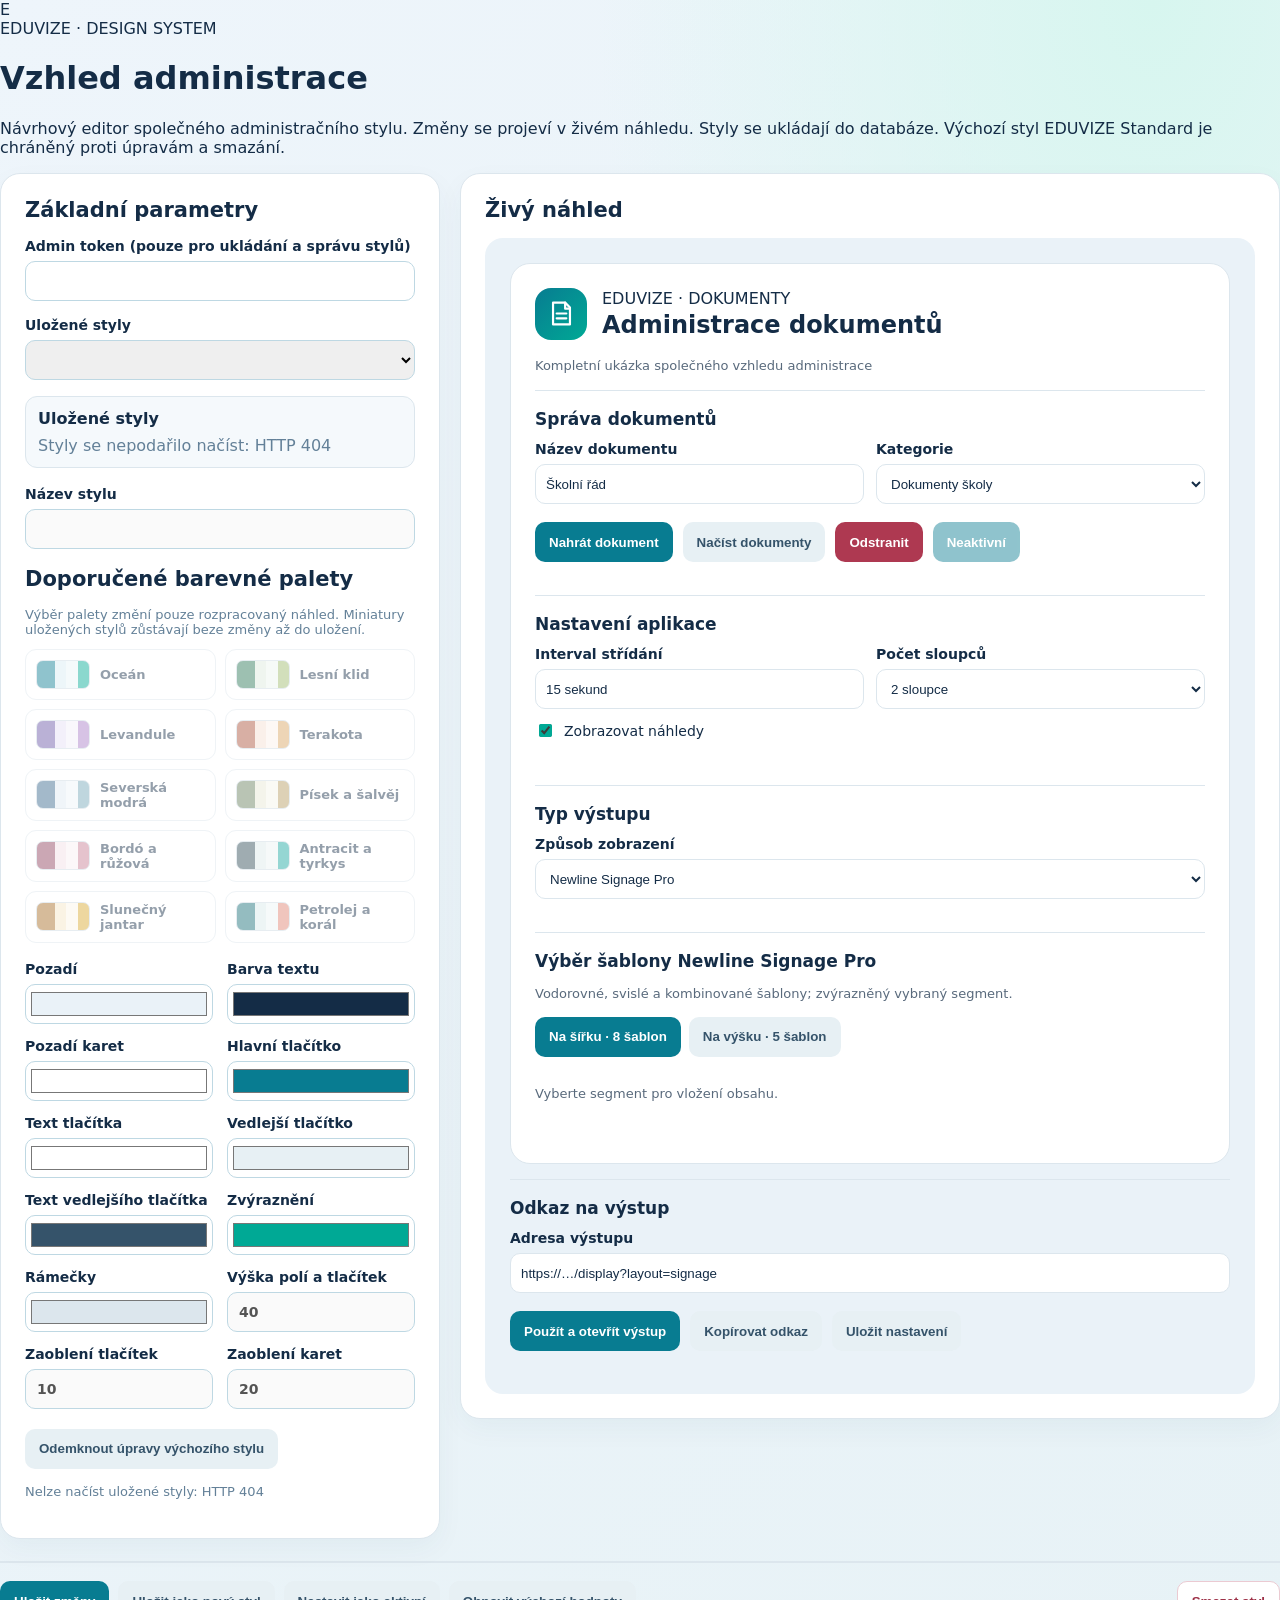
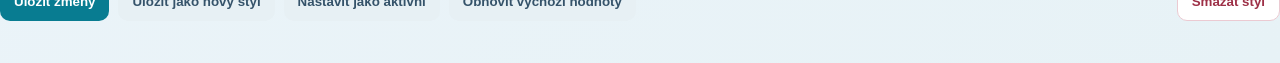
==== commit 2ca76061: "Synchronize deployed Design System editor header and page geometry with canonical editor" ====
--- a/design-system/index.html
+++ b/design-system/index.html
@@ -1,9 +1,16 @@
 <!doctype html>
 <html lang="cs"><head><meta charset="utf-8"><meta name="viewport" content="width=device-width,initial-scale=1"><title>Eduvize | Design System – Administrace</title>
-<link rel="stylesheet" href="/design-system/admin-tokens.css"><link rel="stylesheet" href="/design-system/admin-components.css">
+<link rel="stylesheet" href="https://pborovicka72-dotcom.github.io/eduvize-styly/design-system/admin-tokens.css"><link rel="stylesheet" href="https://pborovicka72-dotcom.github.io/eduvize-styly/design-system/admin-shell.css?v=14"><link rel="stylesheet" href="https://pborovicka72-dotcom.github.io/eduvize-styly/design-system/admin-components.css">
 <style>
-*{box-sizing:border-box}body{margin:0;background:radial-gradient(ellipse at 90% 0%,#d7f6ef 0%,transparent 34%),linear-gradient(135deg,#eef5fb,#e7f2f6);color:#142c46;font-family:system-ui,-apple-system,"Segoe UI",Arial,sans-serif}.shell{width:min(1440px,100%);margin:auto;padding:clamp(18px,3vw,38px)}header{display:flex;gap:16px;align-items:center;margin-bottom:22px}.mark{width:54px;height:54px;display:grid;place-items:center;border-radius:16px;background:linear-gradient(135deg,#0876bb,#00b79b);color:#fff;font-size:28px;font-weight:800}.eyebrow{color:#078b9e;letter-spacing:.15em;font-size:13px;font-weight:800}h1{margin:2px 0;font-size:clamp(26px,3vw,40px)}h2{margin:0 0 16px;font-size:21px}.cols{display:grid;grid-template-columns:minmax(300px,440px) minmax(300px,1fr);gap:20px;align-items:start}.panel{background:white;border:1px solid #dce6ed;border-radius:20px;padding:24px;box-shadow:0 10px 28px #16435b0b}.fields{display:grid;grid-template-columns:1fr 1fr;gap:14px}.field{display:flex;flex-direction:column;gap:7px;font-weight:650;font-size:14px}.field input[type=color]{height:40px;width:100%;border:1px solid #bed8e3;border-radius:10px;padding:3px;background:#fff}.field input[type=number]{height:40px;border:1px solid #bed8e3;border-radius:10px;padding:7px 11px;font:inherit}.actions{display:flex;flex-wrap:wrap;gap:10px;margin-top:20px}.btn{border:0;border-radius:10px;padding:10px 14px;min-height:40px;background:#087c91;color:white;font-weight:700;cursor:pointer}.btn.secondary{background:#e7f0f4;color:#35536a}.note{font-size:13px;color:#638098;line-height:1.5}.preview{padding:25px;border-radius:18px;background:var(--p-bg);color:var(--p-text);min-height:430px}.sample-card{background:var(--p-surface);border:1px solid var(--p-border);border-radius:var(--p-card-radius);padding:24px}.sample-title{font-size:24px;font-weight:800;margin:0 0 15px}.sample-row{display:grid;grid-template-columns:1fr 1fr;gap:12px}.sample-label{display:flex;flex-direction:column;gap:7px;font-weight:650;font-size:14px}.sample-input{height:var(--p-height);border:1px solid var(--p-border);border-radius:var(--p-radius);background:#fff;padding:8px;color:var(--p-text)}.sample-actions{display:flex;flex-wrap:wrap;gap:10px;margin-top:18px}.sample-button{border:0;border-radius:var(--p-radius);min-height:var(--p-height);padding:8px 14px;font-weight:700;background:var(--p-primary);color:var(--p-primary-text)}.sample-button.secondary{background:var(--p-secondary);color:var(--p-secondary-text)}.segment{margin:16px 0;padding:16px;background:var(--p-secondary);color:var(--p-secondary-text);border:1px solid var(--p-border);border-radius:var(--p-card-radius)}.segment-card{display:inline-block;padding:14px;border:2px solid var(--p-accent);border-radius:var(--p-card-radius);background:var(--p-surface);color:var(--p-text);font-weight:700;box-shadow:inset 0 0 0 1px var(--p-border)}@media(max-width:850px){.cols{grid-template-columns:1fr}}@media(max-width:460px){.fields,.sample-row{grid-template-columns:1fr}}
-.palette-grid{display:grid;grid-template-columns:repeat(2,minmax(0,1fr));gap:9px;margin:12px 0 18px}.palette-choice{display:flex;align-items:center;gap:10px;padding:10px;border:1px solid #dce6ed;border-radius:11px;background:#fff;color:#142c46;text-align:left;font:inherit;font-size:13px;font-weight:700;cursor:pointer}.palette-choice:hover,.palette-choice:focus-visible{border-color:#087c91;outline:2px solid #087c9133}.palette-swatch{display:block;flex:0 0 54px;height:29px;border:1px solid #cbd8e1;border-radius:7px}.theme-swatch{display:grid;place-items:center;flex:0 0 44px;height:26px;border:1px solid #bccdd8;border-radius:6px;font-size:17px;font-weight:900;text-shadow:0 1px 2px #ffffff99}.save-feedback{font-size:13px;font-weight:750;margin-top:9px;min-height:20px;color:#176e50}.save-feedback.error{color:#a52727}.save-feedback.pending{color:#35536a}.palette-choice:disabled{opacity:.45;cursor:not-allowed}.palette-hint{margin:4px 0 10px;font-size:13px;color:#638098}@media(max-width:460px){.palette-grid{grid-template-columns:1fr}}</style><style id="eduvize-full-preview">
+*{box-sizing:border-box}body{margin:0;background:radial-gradient(ellipse at 90% 0%,#d7f6ef 0%,transparent 34%),linear-gradient(135deg,#eef5fb,#e7f2f6);color:#142c46;font-family:system-ui,-apple-system,"Segoe UI",Arial,sans-serif}h2{margin:0 0 16px;font-size:21px}.cols{display:grid;grid-template-columns:minmax(300px,440px) minmax(300px,1fr);gap:20px;align-items:start}.panel{background:white;border:1px solid #dce6ed;border-radius:20px;padding:24px;box-shadow:0 10px 28px #16435b0b}.fields{display:grid;grid-template-columns:1fr 1fr;gap:14px}.field{display:flex;flex-direction:column;gap:7px;font-weight:650;font-size:14px}.field input[type=color]{height:40px;width:100%;border:1px solid #bed8e3;border-radius:10px;padding:3px;background:#fff}.field input[type=number]{height:40px;border:1px solid #bed8e3;border-radius:10px;padding:7px 11px;font:inherit}.actions{display:flex;flex-wrap:wrap;gap:10px;margin-top:20px}.btn{border:0;border-radius:10px;padding:10px 14px;min-height:40px;background:#087c91;color:white;font-weight:700;cursor:pointer}.btn.secondary{background:#e7f0f4;color:#35536a}.note{font-size:13px;color:var(--ev-muted,#638098);line-height:1.5}.preview{padding:25px;border-radius:18px;background:var(--p-bg);color:var(--p-text);min-height:430px}.sample-card{background:var(--p-surface);border:1px solid var(--p-border);border-radius:var(--p-card-radius);padding:24px}.sample-title{font-size:24px;font-weight:800;margin:0 0 15px}.sample-row{display:grid;grid-template-columns:1fr 1fr;gap:12px}.sample-label{display:flex;flex-direction:column;gap:7px;font-weight:650;font-size:14px}.sample-input{height:var(--p-height);border:1px solid var(--p-border);border-radius:var(--p-radius);background:#fff;padding:8px;color:var(--p-text)}.sample-actions{display:flex;flex-wrap:wrap;gap:10px;margin-top:18px}.sample-button{border:0;border-radius:var(--p-radius);min-height:var(--p-height);padding:8px 14px;font-weight:700;background:var(--p-primary);color:var(--p-primary-text)}.sample-button.secondary{background:var(--p-secondary);color:var(--p-secondary-text)}.segment{margin:16px 0;padding:16px;background:var(--p-secondary);color:var(--p-secondary-text);border:1px solid var(--p-border);border-radius:var(--p-card-radius)}.segment-card{display:inline-block;padding:14px;border:2px solid var(--p-accent);border-radius:var(--p-card-radius);background:var(--p-surface);color:var(--p-text);font-weight:700;box-shadow:inset 0 0 0 1px var(--p-border)}@media(max-width:850px){.cols{grid-template-columns:1fr}}@media(max-width:460px){.fields,.sample-row{grid-template-columns:1fr}}
+.palette-grid{display:grid;grid-template-columns:repeat(2,minmax(0,1fr));gap:9px;margin:12px 0 18px}.palette-choice{display:flex;align-items:center;gap:10px;padding:10px;border:1px solid #dce6ed;border-radius:11px;background:#fff;color:#142c46;text-align:left;font:inherit;font-size:13px;font-weight:700;cursor:pointer}.palette-choice:hover,.palette-choice:focus-visible{border-color:#087c91;outline:2px solid #087c9133}.palette-swatch{display:block;flex:0 0 54px;height:29px;border:1px solid #cbd8e1;border-radius:7px}.theme-swatch{display:grid;place-items:center;flex:0 0 44px;height:26px;border:1px solid #bccdd8;border-radius:6px;font-size:17px;font-weight:900;text-shadow:0 1px 2px #ffffff99}.save-feedback{font-size:13px;font-weight:750;margin-top:9px;min-height:20px;color:#176e50}.save-feedback.error{color:#a52727}.save-feedback.pending{color:#35536a}.palette-choice:disabled{opacity:.45;cursor:not-allowed}.palette-hint{margin:4px 0 10px;font-size:13px;color:#638098}@media(max-width:460px){.palette-grid{grid-template-columns:1fr}}
+
+
+/* Editor identity uses the shared header; editor-specific panels remain local. */
+
+
+
+</style><style id="eduvize-full-preview">
 .preview{--p-muted:var(--p-text);padding:clamp(12px,2vw,25px)}
 .preview .sample-card{padding:clamp(14px,2vw,24px)}
 .preview .preview-muted{color:var(--p-text);opacity:.7;font-size:13px;line-height:1.5}
@@ -27,14 +34,14 @@
 .preview .preview-app-logo svg{width:29px;height:29px}
 .preview .preview-brand .sample-title{display:block;margin:3px 0 0}
 @media(max-width:550px){.preview .sample-row{grid-template-columns:1fr}}
-.theme-action-panel{margin-top:22px;padding:18px 0 0;border-top:2px solid #dce6ed;background:transparent}.theme-action-buttons{display:flex;flex-wrap:wrap;align-items:center;gap:9px}.theme-action-buttons .btn{white-space:nowrap}.theme-action-buttons .theme-delete{margin-left:auto;color:#9d3047;border:1px solid #ebcad2;background:#fff}@media(max-width:700px){.theme-action-buttons .theme-delete{margin-left:0}}</style></head><body><main class="shell"><header><div class="mark">E</div><div><div class="eyebrow">EDUVIZE · DESIGN SYSTEM</div><h1>Vzhled administrace</h1></div></header><p class="note">Návrhový editor společného administračního stylu. Změny se projeví v živém náhledu. Styly se ukládají do databáze. Výchozí styl EDUVIZE Standard je chráněný proti úpravám a smazání.</p><div class="cols"><section class="panel"><h2>Základní parametry</h2><div class="field" style="margin-bottom:16px"><label for="admin-token">Admin token (pouze pro ukládání a správu stylů)</label><input id="admin-token" type="password" autocomplete="off" style="height:40px;border:1px solid #bed8e3;border-radius:10px;padding:8px"></div><div class="field" style="margin-bottom:16px"><label for="theme-select">Uložené styly</label><select id="theme-select" style="height:40px;border:1px solid #bed8e3;border-radius:10px;padding:8px"></select></div><div id="theme-list" style="margin:0 0 18px;padding:12px;background:#f5f9fc;border:1px solid #dce6ed;border-radius:12px"><strong>Uložené styly</strong><div id="theme-list-items" style="margin-top:8px;color:#638098">Načítání…</div></div><div class="field" style="margin-bottom:16px"><label for="theme-name">Název stylu</label><input id="theme-name" type="text" maxlength="80" style="height:40px;border:1px solid #bed8e3;border-radius:10px;padding:8px"></div><h2 style="margin-top:18px">Doporučené barevné palety</h2><p class="palette-hint">Výběr palety změní pouze rozpracovaný náhled. Miniatury uložených stylů zůstávají beze změny až do uložení.</p><div id="palette-grid" class="palette-grid"></div><div class="fields" id="fields"></div><div class="actions"><button class="btn secondary" id="unlock" type="button">Odemknout úpravy výchozího stylu</button></div><p class="note" id="state" role="status">Uložené styly se načítají automaticky. Pro ukládání změn je potřeba administrační token.</p></section><section class="panel"><h2>Živý náhled</h2><div class="preview" id="preview"><div class="sample-card">
+.theme-action-panel{margin-top:22px;padding:18px 0 0;border-top:2px solid #dce6ed;background:transparent}.theme-action-buttons{display:flex;flex-wrap:wrap;align-items:center;gap:9px}.theme-action-buttons .btn{white-space:nowrap}.theme-action-buttons .theme-delete{margin-left:auto;color:#9d3047;border:1px solid #ebcad2;background:#fff}@media(max-width:700px){.theme-action-buttons .theme-delete{margin-left:0}}</style></head><body><main class="shell edu-admin-page"><header class="edu-page-header"><div class="edu-page-header__identity"><div class="edu-page-header__icon" aria-hidden="true">E</div><div class="edu-page-header__titles"><div class="edu-page-header__eyebrow">EDUVIZE · DESIGN SYSTEM</div><h1 class="edu-page-header__title">Vzhled administrace</h1></div></div><p class="edu-page-header__description">Návrhový editor společného administračního stylu. Změny se projeví v živém náhledu. Styly se ukládají do databáze. Výchozí styl EDUVIZE Standard je chráněný proti úpravám a smazání.</p></header><div class="cols"><section class="panel"><h2>Základní parametry</h2><div class="field" style="margin-bottom:16px"><label for="admin-token">Admin token (pouze pro ukládání a správu stylů)</label><input id="admin-token" type="password" autocomplete="off" style="height:40px;border:1px solid #bed8e3;border-radius:10px;padding:8px"></div><div class="field" style="margin-bottom:16px"><label for="theme-select">Uložené styly</label><select id="theme-select" style="height:40px;border:1px solid #bed8e3;border-radius:10px;padding:8px"></select></div><div id="theme-list" style="margin:0 0 18px;padding:12px;background:#f5f9fc;border:1px solid #dce6ed;border-radius:12px"><strong>Uložené styly</strong><div id="theme-list-items" style="margin-top:8px;color:#638098">Načítání…</div></div><div class="field" style="margin-bottom:16px"><label for="theme-name">Název stylu</label><input id="theme-name" type="text" maxlength="80" style="height:40px;border:1px solid #bed8e3;border-radius:10px;padding:8px"></div><h2 style="margin-top:18px">Doporučené barevné palety</h2><p class="palette-hint">Výběr palety změní pouze rozpracovaný náhled. Miniatury uložených stylů zůstávají beze změny až do uložení.</p><div id="palette-grid" class="palette-grid"></div><div class="fields" id="fields"></div><div class="actions"><button class="btn secondary" id="unlock" type="button">Odemknout úpravy výchozího stylu</button></div><p class="note" id="state" role="status">Uložené styly se načítají automaticky. Pro ukládání změn je potřeba administrační token.</p></section><section class="panel"><h2>Živý náhled</h2><div class="preview" id="preview"><div class="sample-card">
 <div class="preview-brand"><span class="preview-app-logo" aria-hidden="true"><svg viewBox="0 0 24 24" fill="none" stroke="currentColor" stroke-width="1.8" stroke-linecap="round" stroke-linejoin="round"><path d="M5 3h10l4 4v14H5z"/><path d="M15 3v5h4M8 12h8M8 16h8"/></svg></span><span><span class="eyebrow">EDUVIZE · DOKUMENTY</span><span class="sample-title">Administrace dokumentů</span></span></div><p class="preview-muted">Kompletní ukázka společného vzhledu administrace</p>
 <div class="preview-section"><h3>Správa dokumentů</h3><div class="sample-row"><label class="sample-label">Název dokumentu<input class="sample-input" value="Školní řád" readonly></label><label class="sample-label">Kategorie<select class="sample-input"><option>Dokumenty školy</option></select></label></div><div class="sample-actions"><button type="button" class="sample-button">Nahrát dokument</button><button type="button" class="sample-button secondary">Načíst dokumenty</button><button type="button" class="sample-button danger">Odstranit</button><button type="button" class="sample-button" disabled>Neaktivní</button></div></div>
 <div class="preview-section"><h3>Nastavení aplikace</h3><div class="sample-row"><label class="sample-label">Interval střídání<input class="sample-input" value="15 sekund" readonly></label><label class="sample-label">Počet sloupců<select class="sample-input"><option>2 sloupce</option></select></label></div><label class="sample-check"><input type="checkbox" checked> Zobrazovat náhledy</label></div>
 <div class="preview-section"><h3>Typ výstupu</h3><label class="sample-label">Způsob zobrazení<select class="sample-input"><option>Newline Signage Pro</option><option>Běžná stránka</option><option>Stránkování</option></select></label></div>
 <div class="preview-section"><h3>Výběr šablony Newline Signage Pro</h3><p class="preview-muted">Vodorovné, svislé a kombinované šablony; zvýrazněný vybraný segment.</p><div class="preview-tabs"><button type="button" class="sample-button" data-preview-orientation="landscape">Na šířku · 8 šablon</button><button type="button" class="sample-button secondary" data-preview-orientation="portrait">Na výšku · 5 šablon</button></div><div class="template-grid" id="preview-real-templates"></div><p class="preview-muted">Vyberte segment pro vložení obsahu.</p><div class="sample-actions" id="preview-real-segments"></div></div></div>
 <div class="preview-section"><h3>Odkaz na výstup</h3><label class="sample-label">Adresa výstupu<input class="sample-input" value="https://…/display?layout=signage" readonly></label><div class="sample-actions"><button type="button" class="sample-button">Použít a otevřít výstup</button><button type="button" class="sample-button secondary">Kopírovat odkaz</button><button type="button" class="sample-button secondary">Uložit nastavení</button></div></div>
-</div></div><div class="theme-action-panel" id="theme-actions"><div class="theme-action-buttons"><button class="btn" id="save">Uložit změny</button><button class="btn secondary" id="create">Uložit jako nový styl</button><button class="btn secondary" id="activate">Nastavit jako aktivní</button><button class="btn secondary" id="reset">Obnovit výchozí hodnoty</button><button class="btn secondary theme-delete" id="remove">Smazat styl</button></div></div><p class="save-feedback" id="save-feedback" role="status" aria-live="polite"></p><p class="note" id="preview-selection"></p></section></div></main><script>
+</div></div><div class="theme-action-panel" id="theme-actions"><div class="theme-action-buttons"><button class="btn" id="save">Uložit změny</button><button class="btn secondary" id="create">Uložit jako nový styl</button><button class="btn secondary" id="activate">Nastavit jako aktivní</button><button class="btn secondary" id="reset">Obnovit výchozí hodnoty</button><button class="btn secondary theme-delete" id="remove">Smazat styl</button></div></div><p class="save-feedback" id="save-feedback" role="status" aria-live="polite"></p><p class="note" id="preview-selection"></p></section></div></main><script src="https://pborovicka72-dotcom.github.io/eduvize-styly/design-system/nsp-geometry.js?v=1"></script><script src="https://pborovicka72-dotcom.github.io/eduvize-styly/design-system/nsp-segments.js?v=4"></script><script>
 const defs=[['colors.background','Pozadí','color'],['colors.text','Barva textu','color'],['colors.surface','Pozadí karet','color'],['colors.primary','Hlavní tlačítko','color'],['colors.primaryText','Text tlačítka','color'],['colors.secondary','Vedlejší tlačítko','color'],['colors.secondaryText','Text vedlejšího tlačítka','color'],['colors.accent','Zvýraznění','color'],['colors.border','Rámečky','color'],['controls.heightPx','Výška polí a tlačítek','number'],['controls.radiusPx','Zaoblení tlačítek','number'],['cards.radiusPx','Zaoblení karet','number']];
 const palettePresets=[
 {name:'Oceán',background:'#EAF4F8',text:'#15354A',surface:'#FFFFFF',primary:'#087C91',primaryText:'#FFFFFF',secondary:'#D9EDF2',secondaryText:'#18465B',accent:'#00A995',border:'#BBD6E0'},
@@ -107,8 +114,7 @@
 </script><script id="eduvize-real-template-preview">
 /* Exact geometry copied from the shared Newline segment selector (segments.js). */
 (function(){
-const L={"landscape":{"1":[[3840,2160]],"2":[[1200,2160],[2640,1480],[2640,680]],"3":[[960,2160],[2880,2160]],"4":[[1680,1080],[2160,2160],[1680,1080]],"5":[[1920,1080],[1920,1080],[1920,1080],[1920,1080]],"6":[[872,1672],[2968,1672],[872,488],[2968,488]],"7":[[1280,2160],[1280,2160],[1280,2160]],"8":[[3840,1672],[3840,488]]},"portrait":{"1":[[2160,3840]],"2":[[2160,960],[2160,2880]],"3":[[2160,560],[2160,1216],[1080,2064],[1080,2064]],"4":[[2160,560],[2160,1390],[2160,1890]],"5":[[1080,1920],[1080,1920],[1080,1920],[1080,1920]]}};
-const P={"landscape":{"1":[[0,0]],"2":[[0,0],[1200,0],[1200,1480]],"3":[[0,0],[960,0]],"4":[[0,0],[1680,0],[0,1080]],"5":[[0,0],[1920,0],[0,1080],[1920,1080]],"6":[[0,0],[872,0],[0,1672],[872,1672]],"7":[[0,0],[1280,0],[2560,0]],"8":[[0,0],[0,1672]]},"portrait":{"1":[[0,0]],"2":[[0,0],[0,960]],"3":[[0,0],[0,560],[0,1776],[1080,1776]],"4":[[0,0],[0,560],[0,1950]],"5":[[0,0],[1080,0],[0,1920],[1080,1920]]}};
+const {layouts:L,positions:P}=window.EduvizeNSPLayouts;
 let orientation='landscape',style=1,block=1;
 function draw(){
 const grid=document.getElementById('preview-real-templates'),segments=document.getElementById('preview-real-segments');if(!grid||!segments)return;
